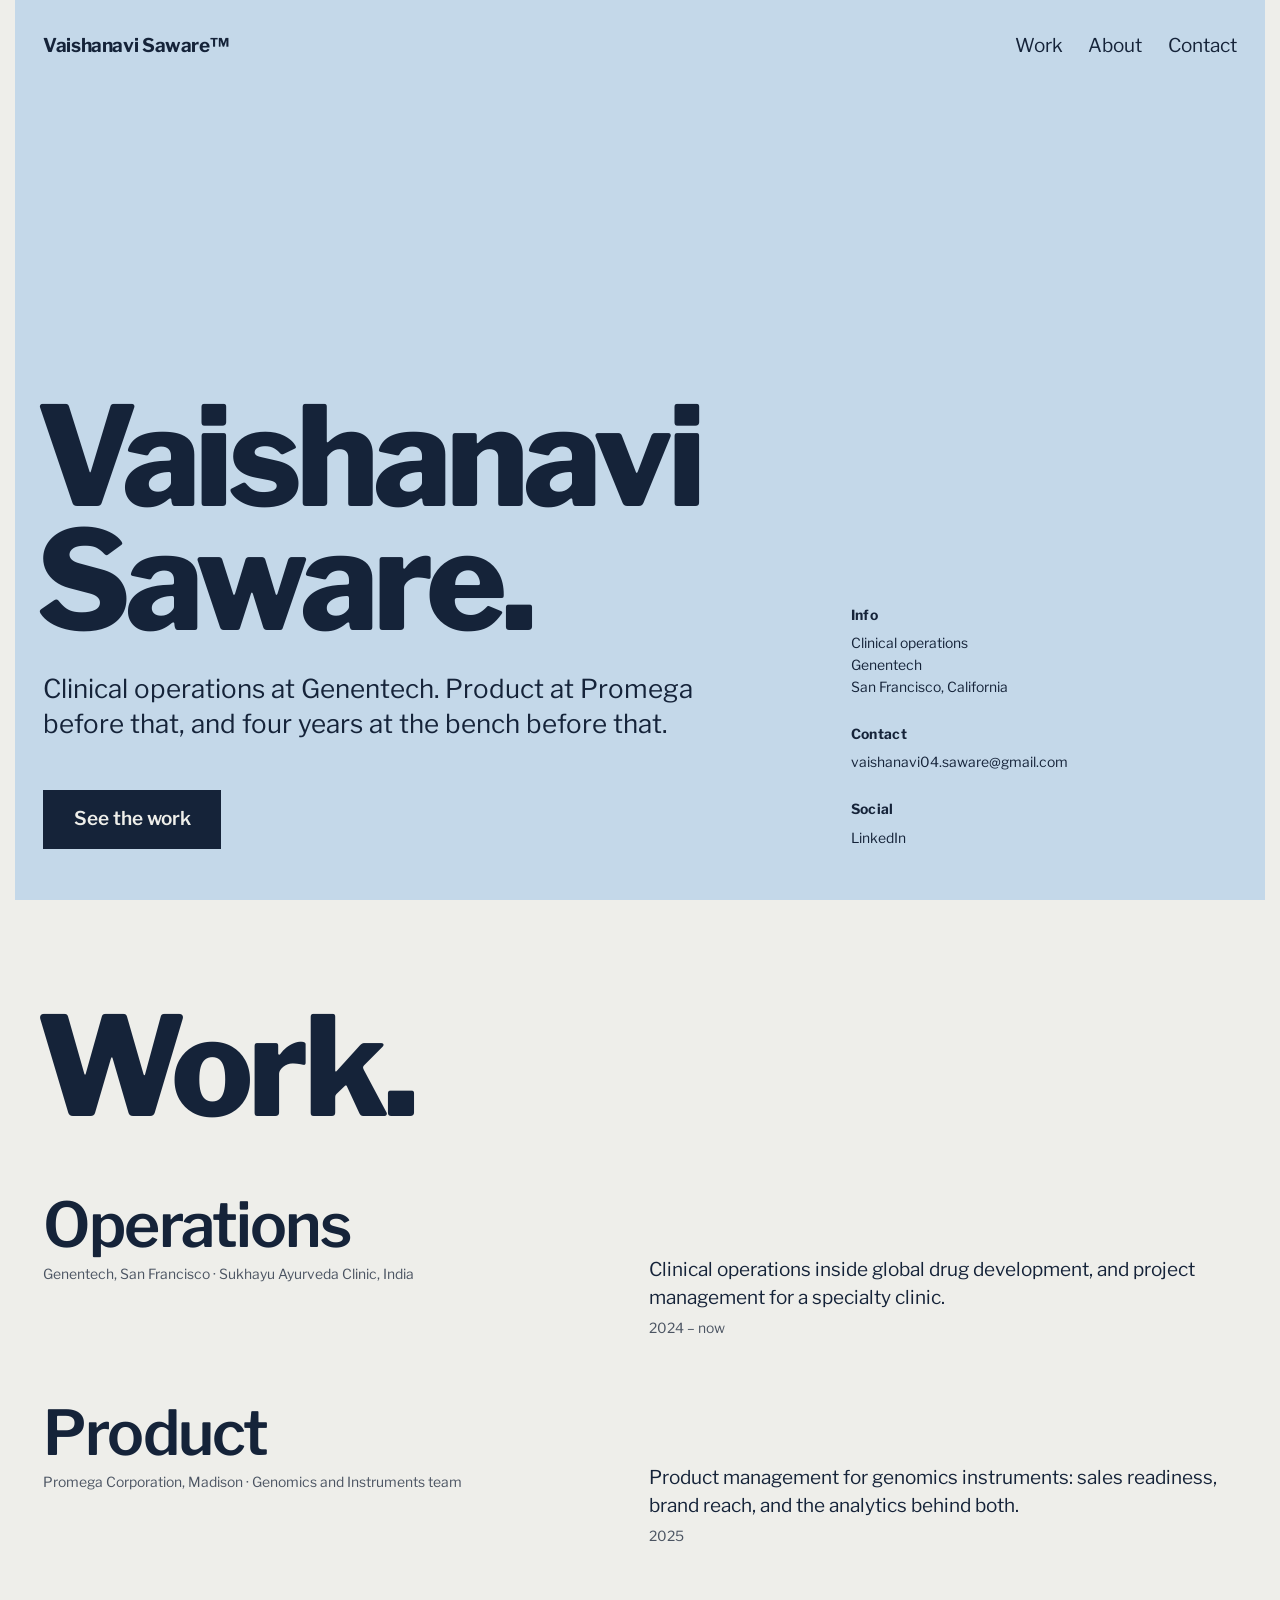
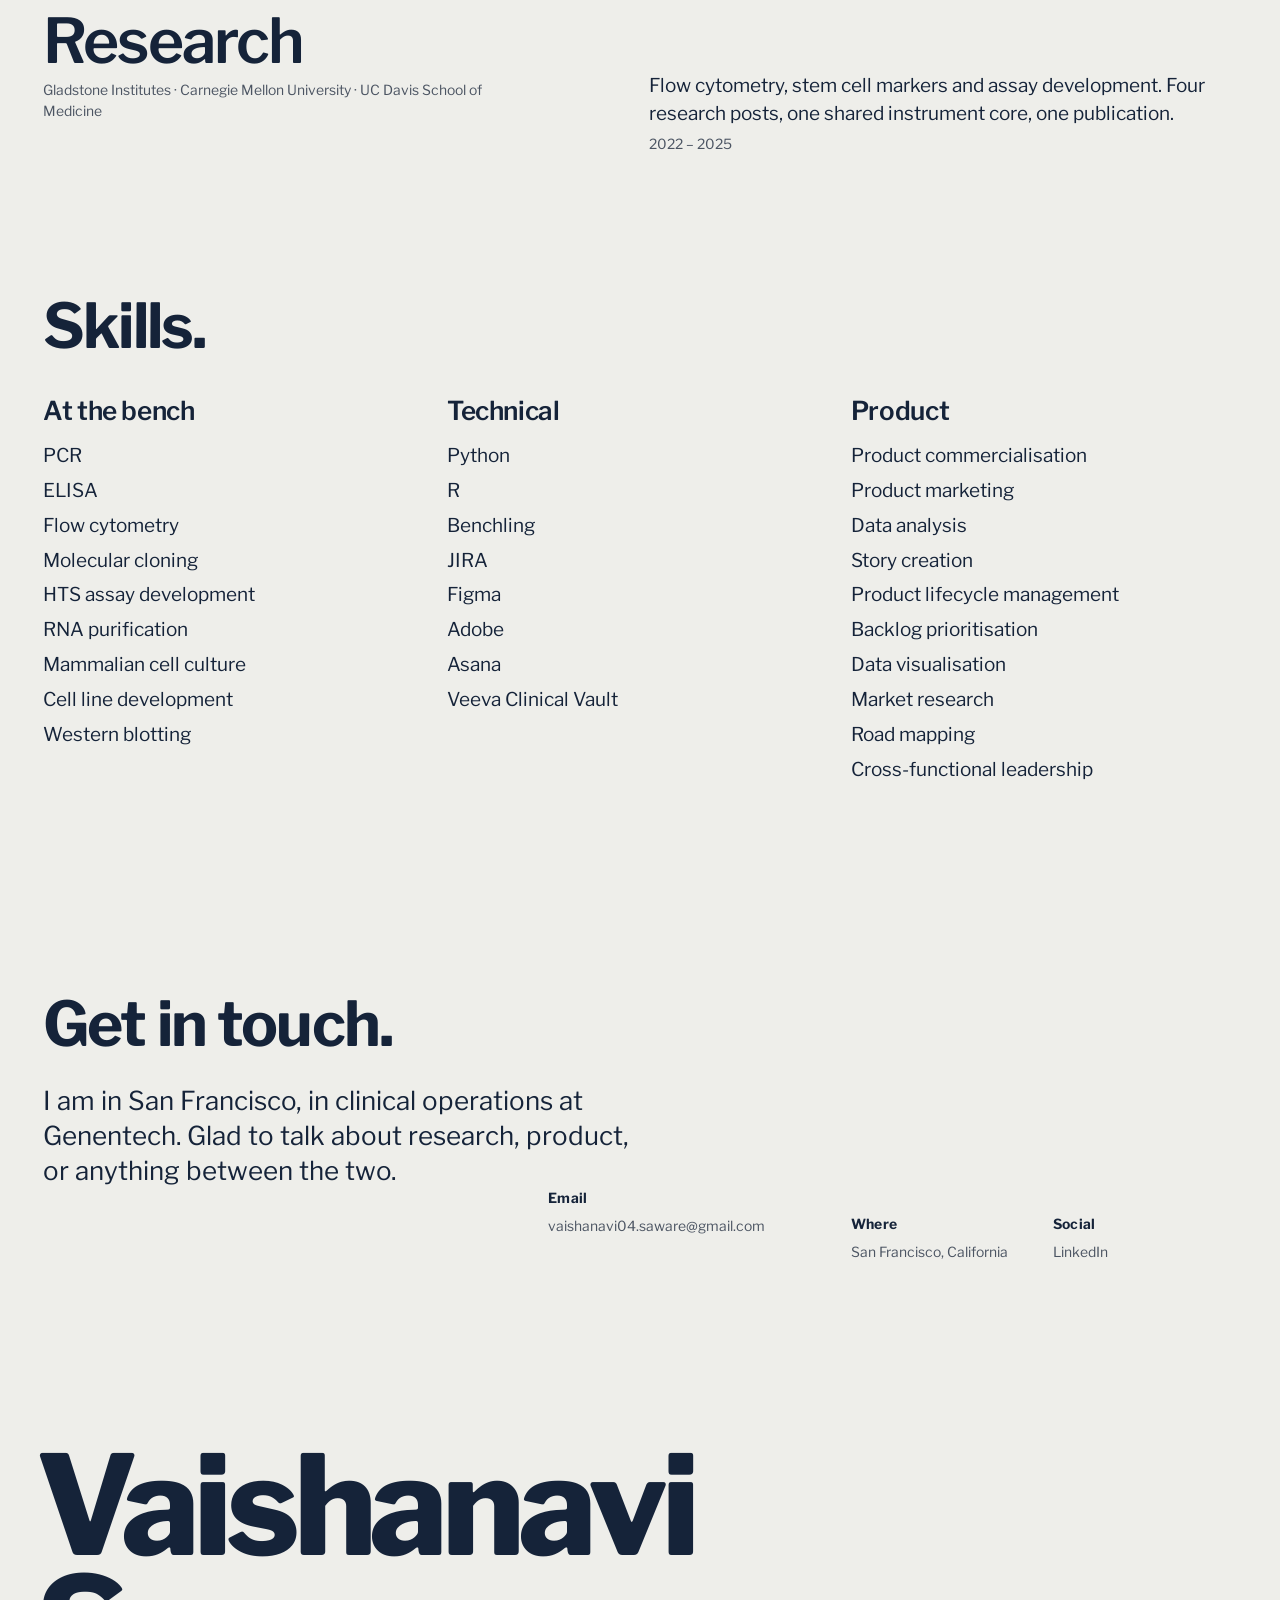
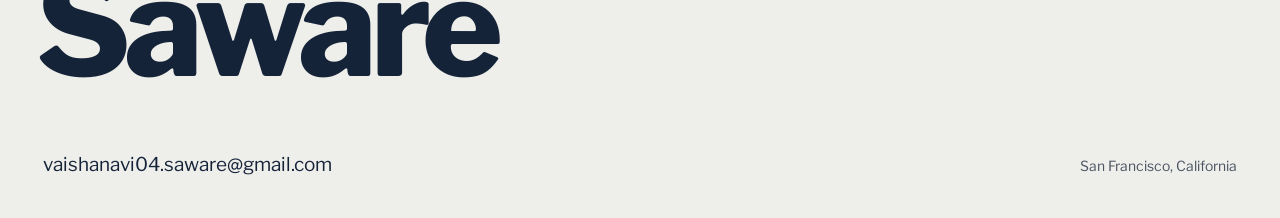
==== index.html @ 1524dba7 "Portfolio site for Vaishanavi Saware Five static pages built on a twelve-column grid with two anchor" ====
<!doctype html>
<html lang="en" class="no-js">
<head>
<meta charset="utf-8">
<meta name="viewport" content="width=device-width, initial-scale=1">
<title>Vaishanavi Saware, biotechnologist</title>
<meta name="description" content="Vaishanavi Saware, biotechnologist. Clinical operations at Genentech, after flow cytometry research at Gladstone Institutes and product management at Promega.">
<link rel="preconnect" href="https://fonts.googleapis.com">
<link rel="preconnect" href="https://fonts.gstatic.com" crossorigin>
<link href="https://fonts.googleapis.com/css2?family=Libre+Franklin:wght@400;600;700;800&display=swap" rel="stylesheet">
<link rel="stylesheet" href="assets/site.css">
</head>
<body>

<header class="cover wrap">
  <div class="grid corner-top">
    <a class="mark" href="index.html" style="grid-column:1 / span 5"><span class="mark-full">Vaishanavi Saware™</span><span class="mark-short">V. Saware</span></a>
    <nav class="nav a-rightend" aria-label="Main">
      <ul>
        <li><a href="#work">Work</a></li>
        <li><a href="about.html">About</a></li>
        <li><a href="#contact">Contact</a></li>
      </ul>
    </nav>
  </div>

  <div class="grid corner-bottom">
    <div style="grid-column:1 / span 7">
      <h1 class="rise">Vaishanavi Saware.</h1>
      <p class="lead rise">Clinical operations at Genentech. Product at Promega before that, and four years at the bench before that.</p>
      <p class="rise"><a class="btn" href="#work">See the work</a></p>
    </div>
    <div class="meta a-rightend rise">
      <div class="meta-block"><b>Info</b><span>Clinical operations</span><span>Genentech</span><span>San Francisco, California</span></div>
      <div class="meta-block"><b>Contact</b><a href="mailto:vaishanavi04.saware@gmail.com">vaishanavi04.saware@gmail.com</a></div>
      <div class="meta-block"><b>Social</b><a href="https://www.linkedin.com/in/vaishanavi-saware">LinkedIn</a></div>
    </div>
  </div>
</header>

<main>

  <section class="wrap" id="work" aria-labelledby="work-h" style="padding-block:var(--sect) 0">
    <div class="grid"><h2 class="a-full h-monument rise" id="work-h">Work.</h2></div>
    <div class="works" style="margin-top:clamp(1.5rem,3vw,2.5rem)">
      <div class="work-row rise">
        <a href="operations.html">
          <h3>Operations</h3>
          <span class="where">Genentech, San Francisco · Sukhayu Ayurveda Clinic, India</span>
          <span class="row-meta"><span class="go">2024 – now</span><span class="disc">Clinical operations inside global drug development, and project management for a specialty clinic.</span></span>
        </a>
      </div>
      <div class="work-row rise">
        <a href="product.html">
          <h3>Product</h3>
          <span class="where">Promega Corporation, Madison · Genomics and Instruments team</span>
          <span class="row-meta"><span class="go">2025</span><span class="disc">Product management for genomics instruments: sales readiness, brand reach, and the analytics behind both.</span></span>
        </a>
      </div>
      <div class="work-row rise">
        <a href="research.html">
          <h3>Research</h3>
          <span class="where">Gladstone Institutes · Carnegie Mellon University · UC Davis School of Medicine</span>
          <span class="row-meta"><span class="go">2022 – 2025</span><span class="disc">Flow cytometry, stem cell markers and assay development. Four research posts, one shared instrument core, one publication.</span></span>
        </a>
      </div>
    </div>
  </section>

  <section class="wrap" aria-labelledby="skills-h" style="padding-block:var(--sect)">
    <div class="grid"><h2 class="a-full rise" id="skills-h">Skills.</h2></div>
    <div class="grid groups" style="margin-top:clamp(1.5rem,3vw,2.5rem)">
      <div class="rise"><h3>At the bench</h3><ul>
          <li>PCR</li>
          <li>ELISA</li>
          <li>Flow cytometry</li>
          <li>Molecular cloning</li>
          <li>HTS assay development</li>
          <li>RNA purification</li>
          <li>Mammalian cell culture</li>
          <li>Cell line development</li>
          <li>Western blotting</li>
      </ul></div>
      <div class="rise"><h3>Technical</h3><ul>
          <li>Python</li>
          <li>R</li>
          <li>Benchling</li>
          <li>JIRA</li>
          <li>Figma</li>
          <li>Adobe</li>
          <li>Asana</li>
          <li>Veeva Clinical Vault</li>
      </ul></div>
      <div class="rise"><h3>Product</h3><ul>
          <li>Product commercialisation</li>
          <li>Product marketing</li>
          <li>Data analysis</li>
          <li>Story creation</li>
          <li>Product lifecycle management</li>
          <li>Backlog prioritisation</li>
          <li>Data visualisation</li>
          <li>Market research</li>
          <li>Road mapping</li>
          <li>Cross-functional leadership</li>
      </ul></div>
    </div>
  </section>

  <section class="wrap grid meta" id="contact" aria-labelledby="contact-h" style="padding-block:var(--sect)">
    <div class="a-left">
      <h2 class="rise" id="contact-h">Get in touch.</h2>
      <p class="lead rise" style="margin-top:clamp(1.1rem,2.2vw,1.75rem)">I am in San Francisco, in clinical operations at Genentech. Glad to talk about research, product, or anything between the two.</p>
    </div>
    <div class="meta-block mb-1 rise"><b>Email</b><a href="mailto:vaishanavi04.saware@gmail.com">vaishanavi04.saware@gmail.com</a></div>
    <div class="meta-block mb-2 rise"><b>Where</b><span>San Francisco, California</span></div>
    <div class="meta-block mb-3 rise"><b>Social</b><a href="https://www.linkedin.com/in/vaishanavi-saware">LinkedIn</a></div>
  </section>

</main>

<footer class="foot wrap">
    <div class="grid"><p class="name a-full rise">Vaishanavi Saware</p></div>
    <div class="grid foot-line">
      <span style="grid-column:1 / span 6"><a href="mailto:vaishanavi04.saware@gmail.com">vaishanavi04.saware@gmail.com</a></span>
      <span class="right small muted" style="grid-column:9 / span 4">San Francisco, California</span>
    </div>
  </footer>

<script src="assets/site.js"></script>
</body>
</html>
---- assets/site.css ----
/* Vaishanavi Saware — portfolio
   One grid, two anchor lines (column 1 and column 7), tight margins, few type sizes.
   Built to references/layout.md and references/type.md of the design-taste-frontend skill. */

*, *::before, *::after { box-sizing: border-box; }
* { margin: 0; }
html { -webkit-text-size-adjust: 100%; scrollbar-gutter: stable both-edges; }
img, video, svg { display: block; max-width: 100%; }
button, input, select { font: inherit; color: inherit; }

:root {
  --paper: #eeeeea;
  --cover: #c4d8e9;
  --ink: #152339;
  --muted: #4b5462;

  /* layout.md §2 — tight margins so content reaches the edges */
  --margin: clamp(1rem, 2.2vw, 2rem);        /* 16–32px */
  --gutter: clamp(0.75rem, 1.4vw, 1.5rem);   /* 12–24px */
  --sect: clamp(4.5rem, 8.2vw, 11rem);       /* 72px phone → 118px desktop */

  /* type.md §2 — few sizes, far apart */
  --step-small: clamp(0.8125rem, 0.79rem + 0.1vw, 0.875rem);
  --step-body:  clamp(1.0625rem, 1rem + 0.25vw, 1.1875rem);
  --step-lead:  clamp(1.25rem, 1.1rem + 0.7vw, 1.625rem);
  --step-head:  clamp(2rem, 1.3rem + 3.2vw, 4rem);
  --step-disp:  clamp(3rem, 1rem + 9.5vw, 10.5rem);

  --ease: cubic-bezier(.22,.61,.36,1);
}

body {
  background: var(--paper); color: var(--ink);
  font-family: "Libre Franklin", "Helvetica Neue", Helvetica, Arial, sans-serif;
  font-size: var(--step-body); line-height: 1.5;
  font-kerning: normal; text-rendering: optimizeLegibility;
  max-width: 1920px; margin-inline: auto;
}

/* weight descends with size: only the name is at full weight (type.md §8) */
h1, h2, h3 { text-wrap: balance; hyphens: none; }
h1 { font-size: var(--step-disp); font-weight: 800; line-height: 0.9; letter-spacing: -0.04em; margin-left: -0.05em; }
h2 { font-size: var(--step-head); font-weight: 700; line-height: 0.98; letter-spacing: -0.03em; }
h3 { font-size: var(--step-lead); font-weight: 600; line-height: 1.2; letter-spacing: -0.015em; }
p { max-width: 62ch; text-wrap: pretty; }
p + p { margin-top: 0.9em; }
a { color: inherit; }
strong, b { font-weight: 600; }

::selection { background: var(--cover); color: var(--ink); }
:focus-visible { outline: 3px solid var(--ink); outline-offset: 3px; }
a { text-underline-offset: 0.18em; text-decoration-thickness: 0.07em; }

/* ---------- the one grid ---------- */
.wrap { padding-inline: var(--margin); }
.grid { display: grid; grid-template-columns: repeat(12, minmax(0, 1fr)); column-gap: var(--gutter); }
.muted { color: var(--muted); }
.small { font-size: var(--step-small); line-height: 1.45; }
.lead { font-size: var(--step-lead); line-height: 1.35; max-width: 40ch; }

/* anchor A = column 1, anchor B = column 7 */
.a-full { grid-column: 1 / -1; }
.a-left { grid-column: 1 / span 6; }
.a-right { grid-column: 7 / span 6; }
.a-rightend { grid-column: 9 / span 4; }

/* ---------- metadata ---------- */
.meta b { display: block; font-size: var(--step-small); font-weight: 700; letter-spacing: .02em; margin-bottom: .4rem; }
.meta span, .meta a { display: block; font-size: var(--step-small); color: var(--muted); line-height: 1.6;
  text-decoration: none; overflow-wrap: anywhere; }
.meta a:hover { color: var(--ink); text-decoration: underline; }
.meta-block + .meta-block { margin-top: clamp(1.1rem, 2vw, 1.6rem); }
.meta-row { display: grid; grid-template-columns: repeat(4, minmax(0, 1fr)); column-gap: var(--gutter); row-gap: clamp(1.1rem, 2vw, 1.6rem); }
.meta-row .meta-block + .meta-block { margin-top: 0; }

/* ---------- navigation (layout.md §7: small furniture, no bar) ---------- */
.nav ul { display: flex; gap: clamp(1rem, 2vw, 2rem); list-style: none; padding: 0; justify-content: flex-end; }
.nav a { text-decoration: none; font-size: var(--step-body); }
.nav a:hover, .nav a[aria-current="page"] { text-decoration: underline; }
.mark { font-size: var(--step-body); font-weight: 700; letter-spacing: -0.02em; text-decoration: none; }
.mark-short { display: none; }

/* ---------- the cover: one fact in each corner, like a mount round a print ---------- */
.cover { background: var(--cover); min-height: 100svh;
  padding-block: clamp(1.25rem, 2.6vw, 2rem) clamp(2rem, 4vw, 3.25rem);
  display: grid; align-content: space-between; row-gap: clamp(3rem, 8vw, 7rem); }
.cover .corner-top { align-items: baseline; }
.cover .corner-bottom { align-items: end; row-gap: clamp(2rem, 4vw, 3rem); }
.cover h1 { max-width: 11ch; }
.cover .lead { margin-top: clamp(1.1rem, 2.2vw, 1.75rem); }
.cover .btn { margin-top: clamp(1.4rem, 2.6vw, 2rem); }
.cover .meta b { color: var(--ink); }
.cover .meta span, .cover .meta a { color: var(--ink); }

.btn { display: inline-block; background: var(--ink); color: var(--paper); font-weight: 600;
  padding: .8em 1.6em; text-decoration: none; font-size: var(--step-body); border: 0;
  transition: background-color .2s var(--ease), transform .18s var(--ease); }
.btn:hover { background: #253752; }
.btn:active { transform: translateY(2px); }

/* ---------- the work index (an archive module: repetition is allowed here) ---------- */
.work-row { padding-block: clamp(1.1rem, 2.2vw, 1.8rem); }
.work-row a { text-decoration: none; display: grid;
  grid-template-columns: repeat(12, minmax(0, 1fr)); column-gap: var(--gutter); align-items: baseline; }
.work-row h3 { grid-column: 1 / span 5; font-size: var(--step-head); font-weight: 600;
  line-height: 0.98; letter-spacing: -0.03em; }
.work-row .where { grid-column: 1 / span 5; font-size: var(--step-small); color: var(--muted); margin-top: .5rem; }
.work-row .row-meta { grid-column: 7 / span 6; display: grid; gap: .35rem; align-self: end; padding-bottom: .4em; }
.work-row .disc { font-size: var(--step-body); max-width: 46ch; }
.work-row .go { font-size: var(--step-small); color: var(--muted); font-variant-numeric: tabular-nums; order: 2; }
.work-row a:hover h3 { text-decoration: underline; }

/* ---------- a work page head ---------- */
.sheet-head { padding-block: clamp(1.25rem, 2.6vw, 2rem) clamp(2.5rem, 5vw, 4.5rem); }
.sheet-head h1 { max-width: 11ch; }
.sheet-head .disc { font-size: var(--step-lead); margin-top: clamp(.7rem, 1.4vw, 1.1rem); max-width: 34ch; }
.sheet-head .btn { margin-top: clamp(1.4rem, 2.6vw, 2rem); }

/* ---------- prose and side column ---------- */
.prose p { font-size: var(--step-body); max-width: 60ch; }
.side h3 { margin-bottom: clamp(.7rem, 1.4vw, 1rem); }
.side ul { list-style: none; padding: 0; margin: 0; display: grid; gap: .4rem; }
.side li { font-size: var(--step-body); }

/* ---------- lists ---------- */
.stack > * + * { margin-top: clamp(1.4rem, 2.4vw, 2rem); }
.stack-row .when { grid-column: 1 / span 2; font-size: var(--step-small); color: var(--muted); font-variant-numeric: tabular-nums; }
.stack-row .body { grid-column: 3 / span 6; }
.stack-row .org { display: block; font-size: var(--step-lead); font-weight: 600; line-height: 1.2; letter-spacing: -0.015em; }
.stack-row .role { display: block; font-size: var(--step-body); margin-top: .15rem; }
.stack-row .where { grid-column: 9 / span 4; font-size: var(--step-small); color: var(--muted); text-align: right; }

.groups > div:nth-child(1) { grid-column: 1 / span 4; }
.groups > div:nth-child(2) { grid-column: 5 / span 4; }
.groups > div:nth-child(3) { grid-column: 9 / span 4; }
.groups h3 { margin-bottom: clamp(.7rem, 1.4vw, 1rem); }
.groups ul { list-style: none; padding: 0; margin: 0; display: grid; gap: .4rem; }
.groups li { font-size: var(--step-body); }

/* ---------- endings (layout.md §8: the name at full width, one quiet line) ---------- */
.foot { padding-block: clamp(3rem, 6vw, 7rem) clamp(1.75rem, 3vw, 2.5rem); }
.foot .name { font-size: var(--step-disp); font-weight: 800; letter-spacing: -0.045em; line-height: .88;
  margin-left: -0.05em; max-width: 11ch; }
.foot .foot-line { margin-top: clamp(2.5rem, 5vw, 4rem); align-items: baseline; }
.foot .foot-line a { font-size: var(--step-body); text-decoration: none; }
.foot .foot-line a:hover { text-decoration: underline; }
.foot .foot-line .right { justify-self: end; text-align: right; }

.next { padding-block: clamp(3rem, 6vw, 6rem) 0; align-items: baseline; }
.next a { text-decoration: none; }
.next .go-next { font-size: var(--step-lead); font-weight: 600; letter-spacing: -0.015em; }
.next .back { justify-self: end; font-size: var(--step-body); color: var(--muted); }
.next a:hover { text-decoration: underline; }

/* ---------- motion ---------- */
.rise { opacity: 0; transform: translateY(16px); transition: opacity .55s var(--ease), transform .55s var(--ease); }
.rise.in { opacity: 1; transform: none; }
.no-js .rise { opacity: 1; transform: none; }

/* ---------- the phone is a second composition (layout.md §9) ---------- */
@media (max-width: 900px) {
  .a-left, .a-right, .a-rightend { grid-column: 1 / -1; }
  .a-right, .a-rightend { margin-top: clamp(1.75rem, 4vw, 2.5rem); }
  .work-row a { grid-template-columns: 1fr; row-gap: .5rem; }
  .work-row h3, .work-row .row-meta, .work-row .where { grid-column: 1 / -1; }
  .work-row .row-meta { align-self: auto; padding-bottom: 0; }
  .work-row .go { order: 0; }
  .stack-row .when, .stack-row .body, .stack-row .where { grid-column: 1 / -1; }
  .stack-row .where { margin-top: .15rem; text-align: left; }
  .stack-row .body { margin-top: .15rem; }
  .cover h1, .sheet-head h1 { max-width: none; }

  .foot .name { max-width: none; }
  .foot .foot-line .right, .next .back { justify-self: start; text-align: left; margin-top: .75rem; }
}

@media (prefers-reduced-motion: reduce) {
  * { animation-duration: .01ms !important; transition-duration: .01ms !important; }
  .rise { opacity: 1; transform: none; }
}

@media (max-width: 700px) {
  .groups > div:nth-child(1), .groups > div:nth-child(2), .groups > div:nth-child(3) { grid-column: 1 / -1; }
  .groups > div + div { margin-top: clamp(1.75rem, 4vw, 2.5rem); }
}

/* the one deliberate exception: the work index heading is a monument */
.h-monument { font-size: var(--step-disp); font-weight: 800; line-height: 0.9;
  letter-spacing: -0.04em; margin-left: -0.05em; }

/* contact: the heading on anchor A, the facts on their own columns from anchor B */
#contact .mb-1 { grid-column: 6 / span 3; }
#contact .mb-2 { grid-column: 9 / span 2; }
#contact .mb-3 { grid-column: 11 / span 2; }

/* ---------- metadata groups: horizontal while there is room, on the same columns ---------- */
@media (max-width: 900px) {
  /* the three facts drop under the heading but stay in a row, four columns each */
  #contact .mb-1 { grid-column: 1 / span 4; }
  #contact .mb-2 { grid-column: 5 / span 4; }
  #contact .mb-3 { grid-column: 9 / span 4; }
  #contact .meta-block { margin-top: clamp(1.75rem, 4vw, 2.5rem); }

  .meta.a-rightend { display: grid; grid-template-columns: repeat(12, minmax(0, 1fr)); column-gap: var(--gutter); }
  .meta.a-rightend .meta-block { margin-top: 0; }
  .meta.a-rightend .meta-block:nth-child(1) { grid-column: 1 / span 4; }
  .meta.a-rightend .meta-block:nth-child(2) { grid-column: 5 / span 4; }
  .meta.a-rightend .meta-block:nth-child(3) { grid-column: 9 / span 4; }
}

@media (max-width: 700px) {
  .meta-row { grid-template-columns: repeat(2, minmax(0, 1fr)); }
}

/* only a real phone stacks them */
@media (max-width: 560px) {
  #contact .mb-1, #contact .mb-2, #contact .mb-3 { grid-column: 1 / -1; }
  #contact .meta-block + .meta-block { margin-top: clamp(1.1rem, 2vw, 1.6rem); }
  .meta.a-rightend { display: block; }
  .meta.a-rightend .meta-block + .meta-block { margin-top: clamp(1.1rem, 2vw, 1.6rem); }
}

@media (max-width: 420px) {
  .meta-row { grid-template-columns: 1fr; }
}

/* the navigation is one row on a phone, not a stack (layout.md §9) */
@media (max-width: 560px) {
  .mark-full { display: none; }
  .mark-short { display: inline; }
  .corner-top { align-items: baseline; }
  .corner-top .mark { grid-column: 1 / span 4 !important; }
  .nav.a-rightend { grid-column: 5 / span 8 !important; margin-top: 0 !important; }
  .nav ul { gap: clamp(.75rem, 3.5vw, 1.25rem); }
  .nav a, .mark { font-size: var(--step-small); }
}
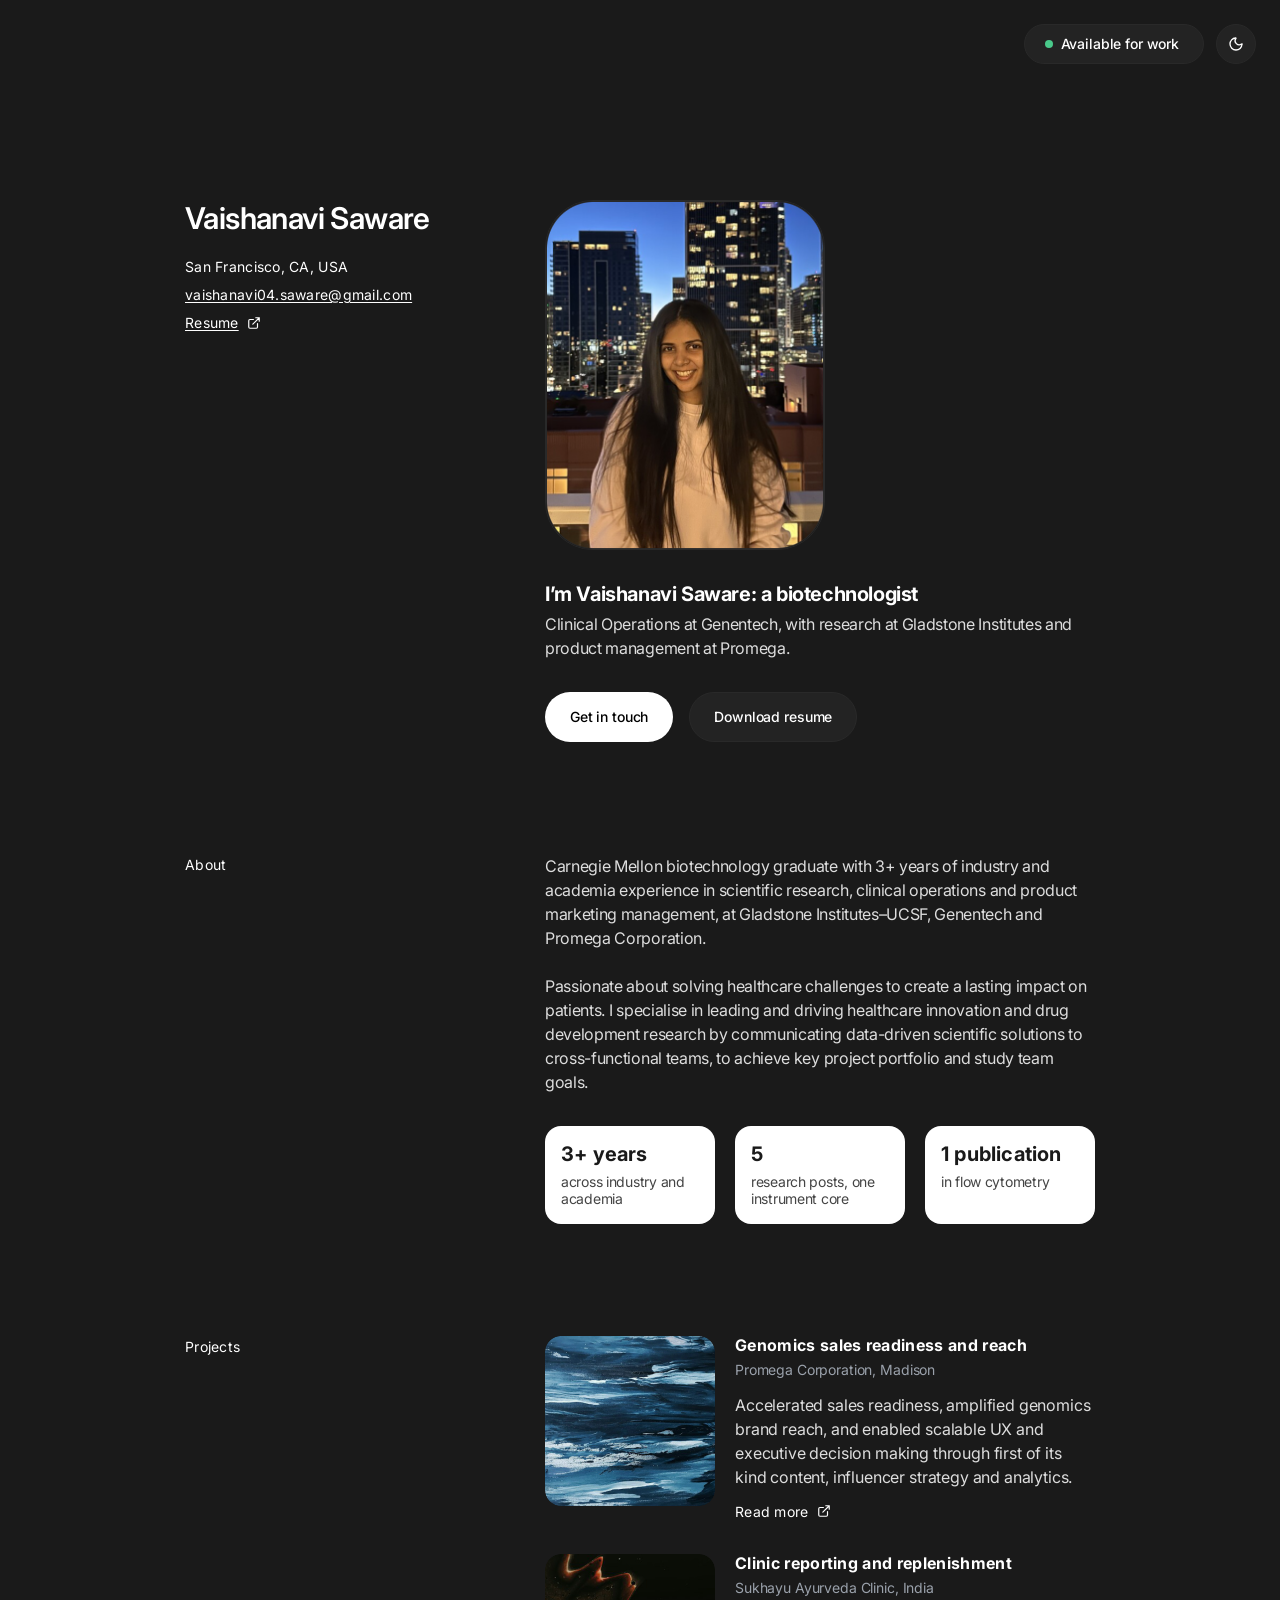
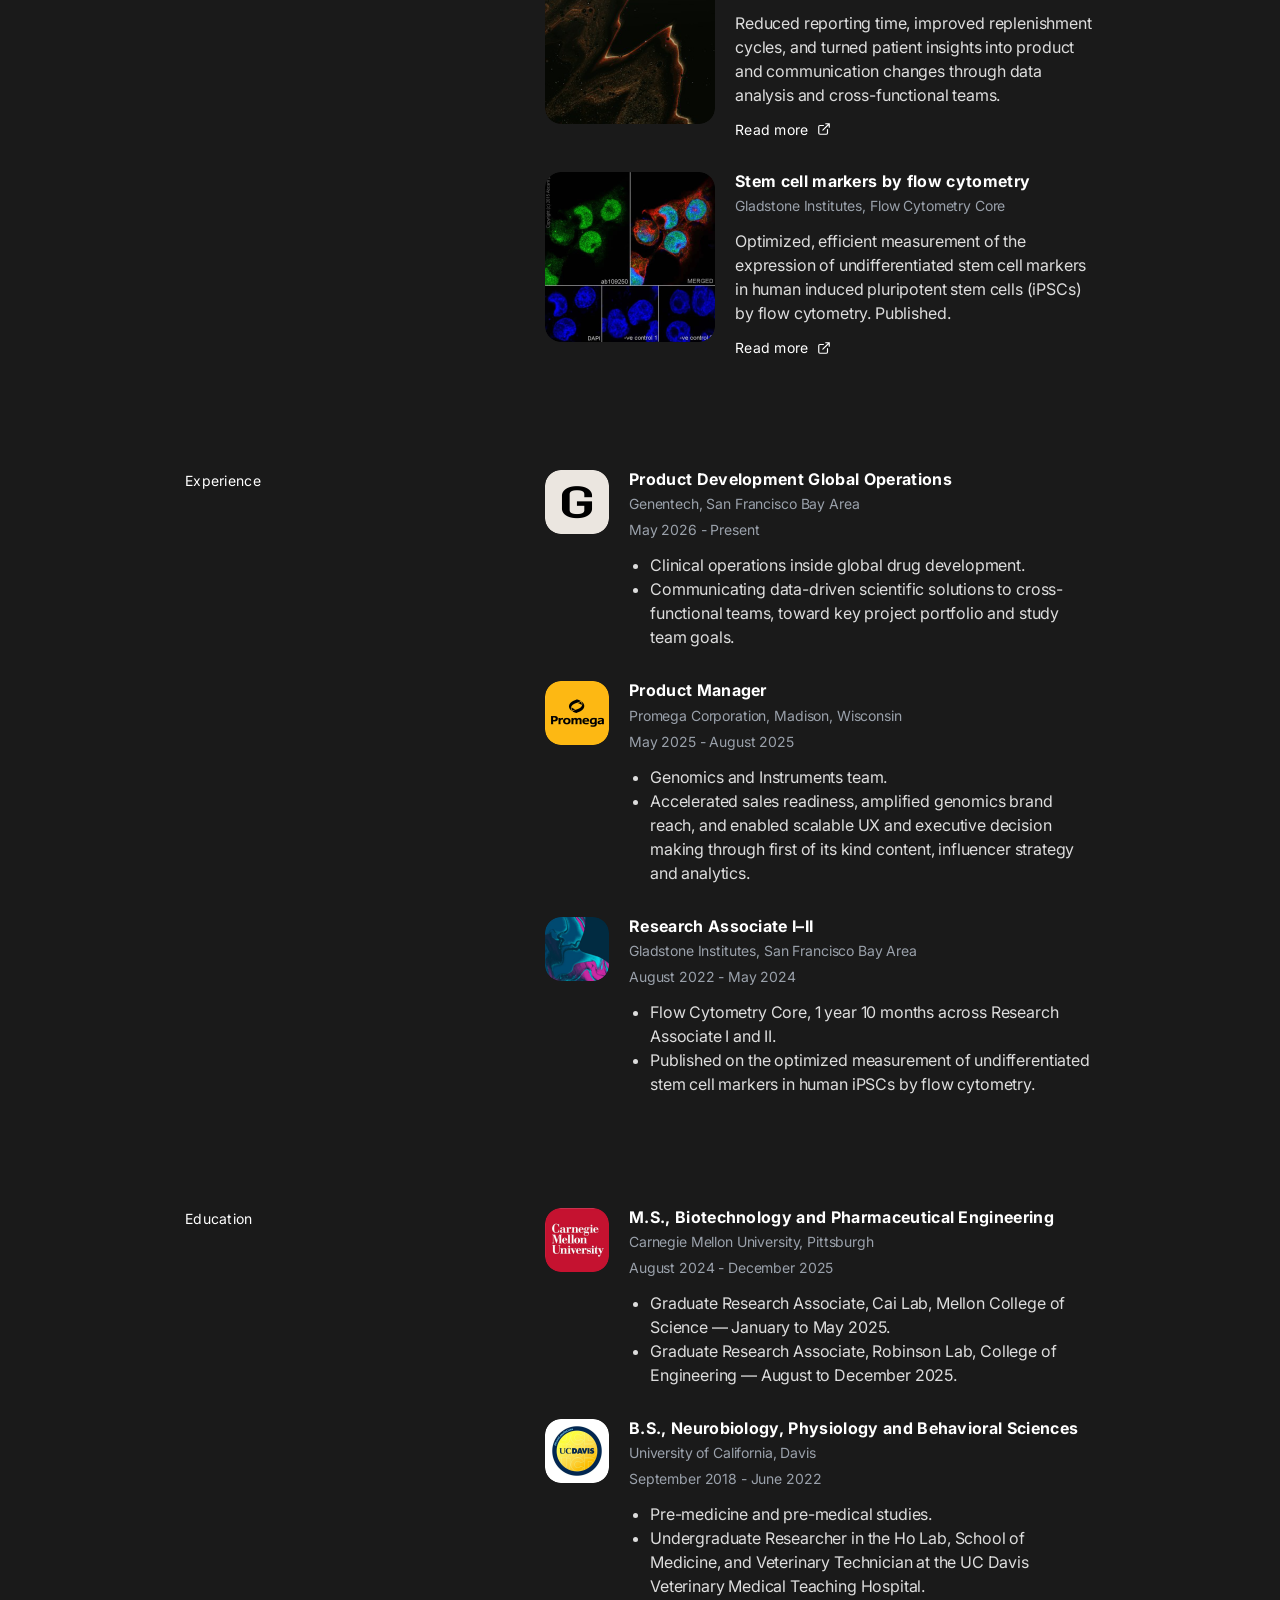
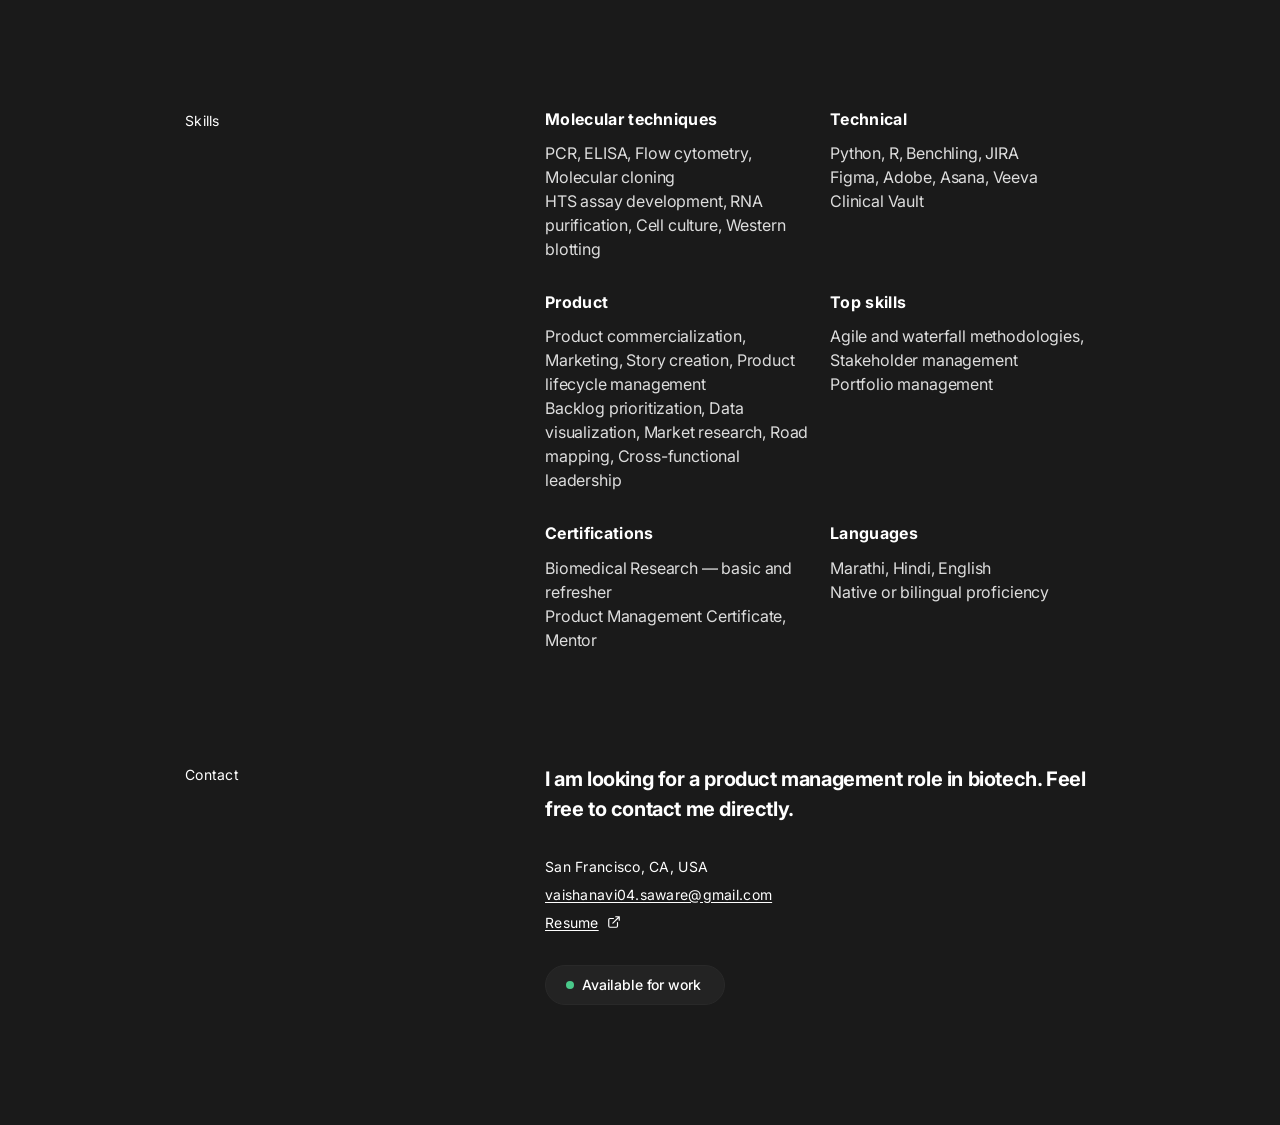
==== commit 45c6c54b: "Rebuild the site as one page from the Figma design Replaces the five-page site with a single page bu" ====
--- a/index.html
+++ b/index.html
@@ -1,130 +1,260 @@
 <!doctype html>
-<html lang="en" class="no-js">
+<html lang="en" data-theme="dark">
 <head>
 <meta charset="utf-8">
 <meta name="viewport" content="width=device-width, initial-scale=1">
-<title>Vaishanavi Saware, biotechnologist</title>
-<meta name="description" content="Vaishanavi Saware, biotechnologist. Clinical operations at Genentech, after flow cytometry research at Gladstone Institutes and product management at Promega.">
+<title>Vaishanavi Saware — biotechnologist</title>
+<meta name="description" content="Vaishanavi Saware — Clinical Operations at Genentech, with research at Gladstone Institutes and product management at Promega.">
 <link rel="preconnect" href="https://fonts.googleapis.com">
 <link rel="preconnect" href="https://fonts.gstatic.com" crossorigin>
-<link href="https://fonts.googleapis.com/css2?family=Libre+Franklin:wght@400;600;700;800&display=swap" rel="stylesheet">
+<link href="https://fonts.googleapis.com/css2?family=Inter:wght@400;500;600;700&display=swap" rel="stylesheet">
 <link rel="stylesheet" href="assets/site.css">
 </head>
 <body>
 
-<header class="cover wrap">
-  <div class="grid corner-top">
-    <a class="mark" href="index.html" style="grid-column:1 / span 5"><span class="mark-full">Vaishanavi Saware™</span><span class="mark-short">V. Saware</span></a>
-    <nav class="nav a-rightend" aria-label="Main">
-      <ul>
-        <li><a href="#work">Work</a></li>
-        <li><a href="about.html">About</a></li>
-        <li><a href="#contact">Contact</a></li>
+<div class="badges">
+  <span class="pill"><span class="dot" aria-hidden="true"></span>Available for work</span>
+  <button class="toggle" type="button" id="theme-toggle" aria-label="Switch colour theme">
+    <svg class="icon-moon" width="16" height="16" viewBox="0 0 16 16" fill="none" aria-hidden="true">
+      <path d="M13.99 8.324a6 6 0 1 1-6.315-6.315c.27-.15.411.171.268.4a4 4 0 0 0 5.647 5.547c.229-.143.55-.002.535.268Z" stroke="currentColor" stroke-width="1.333" stroke-linecap="round" stroke-linejoin="round"/>
+    </svg>
+    <svg class="icon-sun" width="16" height="16" viewBox="0 0 16 16" fill="none" aria-hidden="true">
+      <circle cx="8" cy="8" r="3.2" stroke="currentColor" stroke-width="1.333"/>
+      <path d="M8 1.2v1.6M8 13.2v1.6M1.2 8h1.6M13.2 8h1.6M3.2 3.2l1.13 1.13M11.67 11.67l1.13 1.13M12.8 3.2l-1.13 1.13M4.33 11.67 3.2 12.8" stroke="currentColor" stroke-width="1.333" stroke-linecap="round"/>
+    </svg>
+  </button>
+</div>
+
+<main>
+
+  <!-- ── Hero ───────────────────────────────────────────────── -->
+  <section class="row hero">
+    <div class="rail">
+      <h1 class="name">Vaishanavi Saware</h1>
+      <ul class="details">
+        <li>San Francisco, CA, USA</li>
+        <li><a href="mailto:vaishanavi04.saware@gmail.com">vaishanavi04.saware@gmail.com</a></li>
+        <li><a class="ext" href="assets/resume.pdf">Resume<svg width="14" height="14" viewBox="0 0 14 14" fill="none" aria-hidden="true"><path d="M12.25 5.25V1.75H8.75M12.25 1.75L5.833 8.167M10.5 7.583v3.5a1.167 1.167 0 0 1-1.167 1.167H2.917A1.167 1.167 0 0 1 1.75 11.083V4.667A1.167 1.167 0 0 1 2.917 3.5h3.5" stroke="currentColor" stroke-width="1.167" stroke-linecap="round" stroke-linejoin="round"/></svg></a></li>
       </ul>
-    </nav>
-  </div>
-
-  <div class="grid corner-bottom">
-    <div style="grid-column:1 / span 7">
-      <h1 class="rise">Vaishanavi Saware.</h1>
-      <p class="lead rise">Clinical operations at Genentech. Product at Promega before that, and four years at the bench before that.</p>
-      <p class="rise"><a class="btn" href="#work">See the work</a></p>
-    </div>
-    <div class="meta a-rightend rise">
-      <div class="meta-block"><b>Info</b><span>Clinical operations</span><span>Genentech</span><span>San Francisco, California</span></div>
-      <div class="meta-block"><b>Contact</b><a href="mailto:vaishanavi04.saware@gmail.com">vaishanavi04.saware@gmail.com</a></div>
-      <div class="meta-block"><b>Social</b><a href="https://www.linkedin.com/in/vaishanavi-saware">LinkedIn</a></div>
-    </div>
-  </div>
-</header>
-
-<main>
-
-  <section class="wrap" id="work" aria-labelledby="work-h" style="padding-block:var(--sect) 0">
-    <div class="grid"><h2 class="a-full h-monument rise" id="work-h">Work.</h2></div>
-    <div class="works" style="margin-top:clamp(1.5rem,3vw,2.5rem)">
-      <div class="work-row rise">
-        <a href="operations.html">
-          <h3>Operations</h3>
-          <span class="where">Genentech, San Francisco · Sukhayu Ayurveda Clinic, India</span>
-          <span class="row-meta"><span class="go">2024 – now</span><span class="disc">Clinical operations inside global drug development, and project management for a specialty clinic.</span></span>
-        </a>
-      </div>
-      <div class="work-row rise">
-        <a href="product.html">
+    </div>
+    <div class="content">
+      <img class="portrait" src="assets/portrait.png" width="280" height="350" alt="Vaishanavi Saware">
+      <div class="intro">
+        <p class="lead">I’m Vaishanavi Saware: a biotechnologist</p>
+        <p class="sub">Clinical Operations at Genentech, with research at Gladstone Institutes and product management at Promega.</p>
+      </div>
+      <div class="buttons">
+        <a class="btn btn-primary" href="mailto:vaishanavi04.saware@gmail.com">Get in touch</a>
+        <a class="btn btn-ghost" href="assets/resume.pdf">Download resume</a>
+      </div>
+    </div>
+  </section>
+
+  <!-- ── About ──────────────────────────────────────────────── -->
+  <section class="row">
+    <div class="rail"><h2 class="label">About</h2></div>
+    <div class="content">
+      <div class="prose">
+        <p>Carnegie Mellon biotechnology graduate with 3+ years of industry and academia experience in scientific research, clinical operations and product marketing management, at Gladstone Institutes–UCSF, Genentech and Promega Corporation.</p>
+        <p>Passionate about solving healthcare challenges to create a lasting impact on patients. I specialise in leading and driving healthcare innovation and drug development research by communicating data-driven scientific solutions to cross-functional teams, to achieve key project portfolio and study team goals.</p>
+      </div>
+      <ul class="stats">
+        <li><strong>3+ years</strong><span>across industry and academia</span></li>
+        <li><strong>5</strong><span>research posts, one instrument core</span></li>
+        <li><strong>1 publication</strong><span>in flow cytometry</span></li>
+      </ul>
+    </div>
+  </section>
+
+  <!-- ── Projects ───────────────────────────────────────────── -->
+  <section class="row">
+    <div class="rail"><h2 class="label">Projects</h2></div>
+    <div class="content stack-32">
+
+      <article class="project">
+        <img src="assets/project-promega.png" width="170" height="170" alt="" aria-hidden="true">
+        <div class="project-body">
+          <div class="project-text">
+            <div class="heading">
+              <h3>Genomics sales readiness and reach</h3>
+              <p class="org">Promega Corporation, Madison</p>
+            </div>
+            <p>Accelerated sales readiness, amplified genomics brand reach, and enabled scalable UX and executive decision making through first of its kind content, influencer strategy and analytics.</p>
+          </div>
+          <a class="ext read-more" href="https://www.linkedin.com/in/vaishanavi-saware/">Read more<svg width="14" height="14" viewBox="0 0 14 14" fill="none" aria-hidden="true"><path d="M12.25 5.25V1.75H8.75M12.25 1.75L5.833 8.167M10.5 7.583v3.5a1.167 1.167 0 0 1-1.167 1.167H2.917A1.167 1.167 0 0 1 1.75 11.083V4.667A1.167 1.167 0 0 1 2.917 3.5h3.5" stroke="currentColor" stroke-width="1.167" stroke-linecap="round" stroke-linejoin="round"/></svg></a>
+        </div>
+      </article>
+
+      <article class="project">
+        <img src="assets/project-clinic.png" width="170" height="170" alt="" aria-hidden="true">
+        <div class="project-body">
+          <div class="project-text">
+            <div class="heading">
+              <h3>Clinic reporting and replenishment</h3>
+              <p class="org">Sukhayu Ayurveda Clinic, India</p>
+            </div>
+            <p>Reduced reporting time, improved replenishment cycles, and turned patient insights into product and communication changes through data analysis and cross-functional teams.</p>
+          </div>
+          <a class="ext read-more" href="https://www.sukhayurveda.in">Read more<svg width="14" height="14" viewBox="0 0 14 14" fill="none" aria-hidden="true"><path d="M12.25 5.25V1.75H8.75M12.25 1.75L5.833 8.167M10.5 7.583v3.5a1.167 1.167 0 0 1-1.167 1.167H2.917A1.167 1.167 0 0 1 1.75 11.083V4.667A1.167 1.167 0 0 1 2.917 3.5h3.5" stroke="currentColor" stroke-width="1.167" stroke-linecap="round" stroke-linejoin="round"/></svg></a>
+        </div>
+      </article>
+
+      <article class="project">
+        <img src="assets/project-gladstone.png" width="170" height="170" alt="" aria-hidden="true">
+        <div class="project-body">
+          <div class="project-text">
+            <div class="heading">
+              <h3>Stem cell markers by flow cytometry</h3>
+              <p class="org">Gladstone Institutes, Flow Cytometry Core</p>
+            </div>
+            <p>Optimized, efficient measurement of the expression of undifferentiated stem cell markers in human induced pluripotent stem cells (iPSCs) by flow cytometry. Published.</p>
+          </div>
+          <a class="ext read-more" href="https://www.linkedin.com/in/vaishanavi-saware/">Read more<svg width="14" height="14" viewBox="0 0 14 14" fill="none" aria-hidden="true"><path d="M12.25 5.25V1.75H8.75M12.25 1.75L5.833 8.167M10.5 7.583v3.5a1.167 1.167 0 0 1-1.167 1.167H2.917A1.167 1.167 0 0 1 1.75 11.083V4.667A1.167 1.167 0 0 1 2.917 3.5h3.5" stroke="currentColor" stroke-width="1.167" stroke-linecap="round" stroke-linejoin="round"/></svg></a>
+        </div>
+      </article>
+
+    </div>
+  </section>
+
+  <!-- ── Experience ─────────────────────────────────────────── -->
+  <section class="row">
+    <div class="rail"><h2 class="label">Experience</h2></div>
+    <div class="content stack-32">
+
+      <article class="entry">
+        <img src="assets/logo-genentech.png" width="64" height="64" alt="Genentech">
+        <div class="entry-body">
+          <div class="heading">
+            <h3>Product Development Global Operations</h3>
+            <p class="org">Genentech, San Francisco Bay Area</p>
+            <p class="org">May 2026 - Present</p>
+          </div>
+          <ul class="bullets">
+            <li>Clinical operations inside global drug development.</li>
+            <li>Communicating data-driven scientific solutions to cross-functional teams, toward key project portfolio and study team goals.</li>
+          </ul>
+        </div>
+      </article>
+
+      <article class="entry">
+        <img src="assets/logo-promega.png" width="64" height="64" alt="Promega Corporation">
+        <div class="entry-body">
+          <div class="heading">
+            <h3>Product Manager</h3>
+            <p class="org">Promega Corporation, Madison, Wisconsin</p>
+            <p class="org">May 2025 - August 2025</p>
+          </div>
+          <ul class="bullets">
+            <li>Genomics and Instruments team.</li>
+            <li>Accelerated sales readiness, amplified genomics brand reach, and enabled scalable UX and executive decision making through first of its kind content, influencer strategy and analytics.</li>
+          </ul>
+        </div>
+      </article>
+
+      <article class="entry">
+        <img src="assets/logo-gladstone.png" width="64" height="64" alt="Gladstone Institutes">
+        <div class="entry-body">
+          <div class="heading">
+            <h3>Research Associate I–II</h3>
+            <p class="org">Gladstone Institutes, San Francisco Bay Area</p>
+            <p class="org">August 2022 - May 2024</p>
+          </div>
+          <ul class="bullets">
+            <li>Flow Cytometry Core, 1 year 10 months across Research Associate I and II.</li>
+            <li>Published on the optimized measurement of undifferentiated stem cell markers in human iPSCs by flow cytometry.</li>
+          </ul>
+        </div>
+      </article>
+
+    </div>
+  </section>
+
+  <!-- ── Education ──────────────────────────────────────────── -->
+  <section class="row">
+    <div class="rail"><h2 class="label">Education</h2></div>
+    <div class="content stack-32">
+
+      <article class="entry">
+        <img src="assets/logo-cmu.png" width="64" height="64" alt="Carnegie Mellon University">
+        <div class="entry-body">
+          <div class="heading">
+            <h3>M.S., Biotechnology and Pharmaceutical Engineering</h3>
+            <p class="org">Carnegie Mellon University, Pittsburgh</p>
+            <p class="org">August 2024 - December 2025</p>
+          </div>
+          <ul class="bullets">
+            <li>Graduate Research Associate, Cai Lab, Mellon College of Science — January to May 2025.</li>
+            <li>Graduate Research Associate, Robinson Lab, College of Engineering — August to December 2025.</li>
+          </ul>
+        </div>
+      </article>
+
+      <article class="entry">
+        <img src="assets/logo-ucdavis.png" width="64" height="64" alt="University of California, Davis">
+        <div class="entry-body">
+          <div class="heading">
+            <h3>B.S., Neurobiology, Physiology and Behavioral Sciences</h3>
+            <p class="org">University of California, Davis</p>
+            <p class="org">September 2018 - June 2022</p>
+          </div>
+          <ul class="bullets">
+            <li>Pre-medicine and pre-medical studies.</li>
+            <li>Undergraduate Researcher in the Ho Lab, School of Medicine, and Veterinary Technician at the UC Davis Veterinary Medical Teaching Hospital.</li>
+          </ul>
+        </div>
+      </article>
+
+    </div>
+  </section>
+
+  <!-- ── Skills ─────────────────────────────────────────────── -->
+  <section class="row">
+    <div class="rail"><h2 class="label">Skills</h2></div>
+    <div class="content">
+      <div class="skills">
+        <div class="skill">
+          <h3>Molecular techniques</h3>
+          <p>PCR, ELISA, Flow cytometry, Molecular cloning<br>HTS assay development, RNA purification, Cell culture, Western blotting</p>
+        </div>
+        <div class="skill">
+          <h3>Technical</h3>
+          <p>Python, R, Benchling, JIRA<br>Figma, Adobe, Asana, Veeva Clinical Vault</p>
+        </div>
+        <div class="skill">
           <h3>Product</h3>
-          <span class="where">Promega Corporation, Madison · Genomics and Instruments team</span>
-          <span class="row-meta"><span class="go">2025</span><span class="disc">Product management for genomics instruments: sales readiness, brand reach, and the analytics behind both.</span></span>
-        </a>
-      </div>
-      <div class="work-row rise">
-        <a href="research.html">
-          <h3>Research</h3>
-          <span class="where">Gladstone Institutes · Carnegie Mellon University · UC Davis School of Medicine</span>
-          <span class="row-meta"><span class="go">2022 – 2025</span><span class="disc">Flow cytometry, stem cell markers and assay development. Four research posts, one shared instrument core, one publication.</span></span>
-        </a>
-      </div>
-    </div>
-  </section>
-
-  <section class="wrap" aria-labelledby="skills-h" style="padding-block:var(--sect)">
-    <div class="grid"><h2 class="a-full rise" id="skills-h">Skills.</h2></div>
-    <div class="grid groups" style="margin-top:clamp(1.5rem,3vw,2.5rem)">
-      <div class="rise"><h3>At the bench</h3><ul>
-          <li>PCR</li>
-          <li>ELISA</li>
-          <li>Flow cytometry</li>
-          <li>Molecular cloning</li>
-          <li>HTS assay development</li>
-          <li>RNA purification</li>
-          <li>Mammalian cell culture</li>
-          <li>Cell line development</li>
-          <li>Western blotting</li>
-      </ul></div>
-      <div class="rise"><h3>Technical</h3><ul>
-          <li>Python</li>
-          <li>R</li>
-          <li>Benchling</li>
-          <li>JIRA</li>
-          <li>Figma</li>
-          <li>Adobe</li>
-          <li>Asana</li>
-          <li>Veeva Clinical Vault</li>
-      </ul></div>
-      <div class="rise"><h3>Product</h3><ul>
-          <li>Product commercialisation</li>
-          <li>Product marketing</li>
-          <li>Data analysis</li>
-          <li>Story creation</li>
-          <li>Product lifecycle management</li>
-          <li>Backlog prioritisation</li>
-          <li>Data visualisation</li>
-          <li>Market research</li>
-          <li>Road mapping</li>
-          <li>Cross-functional leadership</li>
-      </ul></div>
-    </div>
-  </section>
-
-  <section class="wrap grid meta" id="contact" aria-labelledby="contact-h" style="padding-block:var(--sect)">
-    <div class="a-left">
-      <h2 class="rise" id="contact-h">Get in touch.</h2>
-      <p class="lead rise" style="margin-top:clamp(1.1rem,2.2vw,1.75rem)">I am in San Francisco, in clinical operations at Genentech. Glad to talk about research, product, or anything between the two.</p>
-    </div>
-    <div class="meta-block mb-1 rise"><b>Email</b><a href="mailto:vaishanavi04.saware@gmail.com">vaishanavi04.saware@gmail.com</a></div>
-    <div class="meta-block mb-2 rise"><b>Where</b><span>San Francisco, California</span></div>
-    <div class="meta-block mb-3 rise"><b>Social</b><a href="https://www.linkedin.com/in/vaishanavi-saware">LinkedIn</a></div>
+          <p>Product commercialization, Marketing, Story creation, Product lifecycle management<br>Backlog prioritization, Data visualization, Market research, Road mapping, Cross-functional leadership</p>
+        </div>
+        <div class="skill">
+          <h3>Top skills</h3>
+          <p>Agile and waterfall methodologies, Stakeholder management<br>Portfolio management</p>
+        </div>
+        <div class="skill">
+          <h3>Certifications</h3>
+          <p>Biomedical Research — basic and refresher<br>Product Management Certificate, Mentor</p>
+        </div>
+        <div class="skill">
+          <h3>Languages</h3>
+          <p>Marathi, Hindi, English<br>Native or bilingual proficiency</p>
+        </div>
+      </div>
+    </div>
+  </section>
+
+  <!-- ── Contact ────────────────────────────────────────────── -->
+  <section class="row">
+    <div class="rail"><h2 class="label">Contact</h2></div>
+    <div class="content">
+      <p class="contact-lead">I am looking for a product management role in biotech. Feel free to contact me directly.</p>
+      <ul class="details">
+        <li>San Francisco, CA, USA</li>
+        <li><a href="mailto:vaishanavi04.saware@gmail.com">vaishanavi04.saware@gmail.com</a></li>
+        <li><a class="ext" href="assets/resume.pdf">Resume<svg width="14" height="14" viewBox="0 0 14 14" fill="none" aria-hidden="true"><path d="M12.25 5.25V1.75H8.75M12.25 1.75L5.833 8.167M10.5 7.583v3.5a1.167 1.167 0 0 1-1.167 1.167H2.917A1.167 1.167 0 0 1 1.75 11.083V4.667A1.167 1.167 0 0 1 2.917 3.5h3.5" stroke="currentColor" stroke-width="1.167" stroke-linecap="round" stroke-linejoin="round"/></svg></a></li>
+      </ul>
+      <span class="pill"><span class="dot" aria-hidden="true"></span>Available for work</span>
+    </div>
   </section>
 
 </main>
-
-<footer class="foot wrap">
-    <div class="grid"><p class="name a-full rise">Vaishanavi Saware</p></div>
-    <div class="grid foot-line">
-      <span style="grid-column:1 / span 6"><a href="mailto:vaishanavi04.saware@gmail.com">vaishanavi04.saware@gmail.com</a></span>
-      <span class="right small muted" style="grid-column:9 / span 4">San Francisco, California</span>
-    </div>
-  </footer>
 
 <script src="assets/site.js"></script>
 </body>
--- a/assets/site.css
+++ b/assets/site.css
@@ -1,236 +1,368 @@
 /* Vaishanavi Saware — portfolio
-   One grid, two anchor lines (column 1 and column 7), tight margins, few type sizes.
-   Built to references/layout.md and references/type.md of the design-taste-frontend skill. */
+   Built from the Figma design: 910px block (320 rail + 40 gap + 550 content),
+   centred; 200px of air above, 80px between sections. */
+
+:root {
+  --bg:            #1a1a1a;
+  --text:          #ffffff;
+  --body:          #dddddd;
+  --muted:         #9aa1ab;
+  --border:        #292929;
+  --surface:       #232323;
+  --card:          #ffffff;
+  --card-text:     #1a1a1a;
+  --card-muted:    #454545;
+  --btn-bg:        #ffffff;
+  --btn-text:      #000000;
+  --green:         #49c98a;
+
+  --rail:          320px;
+  --col:           550px;
+  --gutter:        40px;
+}
+
+/* Light theme, built from the palette already inside the design:
+   the stat cards are #ffffff with #1a1a1a headings and #454545 labels. */
+:root[data-theme="light"] {
+  --bg:            #ffffff;
+  --text:          #1a1a1a;
+  --body:          #454545;
+  --muted:         #6f757e;
+  --border:        #e6e6e6;
+  --surface:       #f4f4f4;
+  --card:          #1a1a1a;
+  --card-text:     #ffffff;
+  --card-muted:    #bdbdbd;
+  --btn-bg:        #1a1a1a;
+  --btn-text:      #ffffff;
+}
 
 *, *::before, *::after { box-sizing: border-box; }
-* { margin: 0; }
-html { -webkit-text-size-adjust: 100%; scrollbar-gutter: stable both-edges; }
-img, video, svg { display: block; max-width: 100%; }
-button, input, select { font: inherit; color: inherit; }
-
-:root {
-  --paper: #eeeeea;
-  --cover: #c4d8e9;
-  --ink: #152339;
-  --muted: #4b5462;
-
-  /* layout.md §2 — tight margins so content reaches the edges */
-  --margin: clamp(1rem, 2.2vw, 2rem);        /* 16–32px */
-  --gutter: clamp(0.75rem, 1.4vw, 1.5rem);   /* 12–24px */
-  --sect: clamp(4.5rem, 8.2vw, 11rem);       /* 72px phone → 118px desktop */
-
-  /* type.md §2 — few sizes, far apart */
-  --step-small: clamp(0.8125rem, 0.79rem + 0.1vw, 0.875rem);
-  --step-body:  clamp(1.0625rem, 1rem + 0.25vw, 1.1875rem);
-  --step-lead:  clamp(1.25rem, 1.1rem + 0.7vw, 1.625rem);
-  --step-head:  clamp(2rem, 1.3rem + 3.2vw, 4rem);
-  --step-disp:  clamp(3rem, 1rem + 9.5vw, 10.5rem);
-
-  --ease: cubic-bezier(.22,.61,.36,1);
-}
+
+html { -webkit-text-size-adjust: 100%; }
 
 body {
-  background: var(--paper); color: var(--ink);
-  font-family: "Libre Franklin", "Helvetica Neue", Helvetica, Arial, sans-serif;
-  font-size: var(--step-body); line-height: 1.5;
-  font-kerning: normal; text-rendering: optimizeLegibility;
-  max-width: 1920px; margin-inline: auto;
-}
-
-/* weight descends with size: only the name is at full weight (type.md §8) */
-h1, h2, h3 { text-wrap: balance; hyphens: none; }
-h1 { font-size: var(--step-disp); font-weight: 800; line-height: 0.9; letter-spacing: -0.04em; margin-left: -0.05em; }
-h2 { font-size: var(--step-head); font-weight: 700; line-height: 0.98; letter-spacing: -0.03em; }
-h3 { font-size: var(--step-lead); font-weight: 600; line-height: 1.2; letter-spacing: -0.015em; }
-p { max-width: 62ch; text-wrap: pretty; }
-p + p { margin-top: 0.9em; }
+  margin: 0;
+  background: var(--bg);
+  color: var(--text);
+  font-family: Inter, -apple-system, BlinkMacSystemFont, "Segoe UI", Helvetica, Arial, sans-serif;
+  font-size: 16px;
+  line-height: 1.5;
+  -webkit-font-smoothing: antialiased;
+}
+
+img { display: block; max-width: 100%; }
+
 a { color: inherit; }
-strong, b { font-weight: 600; }
-
-::selection { background: var(--cover); color: var(--ink); }
-:focus-visible { outline: 3px solid var(--ink); outline-offset: 3px; }
-a { text-underline-offset: 0.18em; text-decoration-thickness: 0.07em; }
-
-/* ---------- the one grid ---------- */
-.wrap { padding-inline: var(--margin); }
-.grid { display: grid; grid-template-columns: repeat(12, minmax(0, 1fr)); column-gap: var(--gutter); }
-.muted { color: var(--muted); }
-.small { font-size: var(--step-small); line-height: 1.45; }
-.lead { font-size: var(--step-lead); line-height: 1.35; max-width: 40ch; }
-
-/* anchor A = column 1, anchor B = column 7 */
-.a-full { grid-column: 1 / -1; }
-.a-left { grid-column: 1 / span 6; }
-.a-right { grid-column: 7 / span 6; }
-.a-rightend { grid-column: 9 / span 4; }
-
-/* ---------- metadata ---------- */
-.meta b { display: block; font-size: var(--step-small); font-weight: 700; letter-spacing: .02em; margin-bottom: .4rem; }
-.meta span, .meta a { display: block; font-size: var(--step-small); color: var(--muted); line-height: 1.6;
-  text-decoration: none; overflow-wrap: anywhere; }
-.meta a:hover { color: var(--ink); text-decoration: underline; }
-.meta-block + .meta-block { margin-top: clamp(1.1rem, 2vw, 1.6rem); }
-.meta-row { display: grid; grid-template-columns: repeat(4, minmax(0, 1fr)); column-gap: var(--gutter); row-gap: clamp(1.1rem, 2vw, 1.6rem); }
-.meta-row .meta-block + .meta-block { margin-top: 0; }
-
-/* ---------- navigation (layout.md §7: small furniture, no bar) ---------- */
-.nav ul { display: flex; gap: clamp(1rem, 2vw, 2rem); list-style: none; padding: 0; justify-content: flex-end; }
-.nav a { text-decoration: none; font-size: var(--step-body); }
-.nav a:hover, .nav a[aria-current="page"] { text-decoration: underline; }
-.mark { font-size: var(--step-body); font-weight: 700; letter-spacing: -0.02em; text-decoration: none; }
-.mark-short { display: none; }
-
-/* ---------- the cover: one fact in each corner, like a mount round a print ---------- */
-.cover { background: var(--cover); min-height: 100svh;
-  padding-block: clamp(1.25rem, 2.6vw, 2rem) clamp(2rem, 4vw, 3.25rem);
-  display: grid; align-content: space-between; row-gap: clamp(3rem, 8vw, 7rem); }
-.cover .corner-top { align-items: baseline; }
-.cover .corner-bottom { align-items: end; row-gap: clamp(2rem, 4vw, 3rem); }
-.cover h1 { max-width: 11ch; }
-.cover .lead { margin-top: clamp(1.1rem, 2.2vw, 1.75rem); }
-.cover .btn { margin-top: clamp(1.4rem, 2.6vw, 2rem); }
-.cover .meta b { color: var(--ink); }
-.cover .meta span, .cover .meta a { color: var(--ink); }
-
-.btn { display: inline-block; background: var(--ink); color: var(--paper); font-weight: 600;
-  padding: .8em 1.6em; text-decoration: none; font-size: var(--step-body); border: 0;
-  transition: background-color .2s var(--ease), transform .18s var(--ease); }
-.btn:hover { background: #253752; }
-.btn:active { transform: translateY(2px); }
-
-/* ---------- the work index (an archive module: repetition is allowed here) ---------- */
-.work-row { padding-block: clamp(1.1rem, 2.2vw, 1.8rem); }
-.work-row a { text-decoration: none; display: grid;
-  grid-template-columns: repeat(12, minmax(0, 1fr)); column-gap: var(--gutter); align-items: baseline; }
-.work-row h3 { grid-column: 1 / span 5; font-size: var(--step-head); font-weight: 600;
-  line-height: 0.98; letter-spacing: -0.03em; }
-.work-row .where { grid-column: 1 / span 5; font-size: var(--step-small); color: var(--muted); margin-top: .5rem; }
-.work-row .row-meta { grid-column: 7 / span 6; display: grid; gap: .35rem; align-self: end; padding-bottom: .4em; }
-.work-row .disc { font-size: var(--step-body); max-width: 46ch; }
-.work-row .go { font-size: var(--step-small); color: var(--muted); font-variant-numeric: tabular-nums; order: 2; }
-.work-row a:hover h3 { text-decoration: underline; }
-
-/* ---------- a work page head ---------- */
-.sheet-head { padding-block: clamp(1.25rem, 2.6vw, 2rem) clamp(2.5rem, 5vw, 4.5rem); }
-.sheet-head h1 { max-width: 11ch; }
-.sheet-head .disc { font-size: var(--step-lead); margin-top: clamp(.7rem, 1.4vw, 1.1rem); max-width: 34ch; }
-.sheet-head .btn { margin-top: clamp(1.4rem, 2.6vw, 2rem); }
-
-/* ---------- prose and side column ---------- */
-.prose p { font-size: var(--step-body); max-width: 60ch; }
-.side h3 { margin-bottom: clamp(.7rem, 1.4vw, 1rem); }
-.side ul { list-style: none; padding: 0; margin: 0; display: grid; gap: .4rem; }
-.side li { font-size: var(--step-body); }
-
-/* ---------- lists ---------- */
-.stack > * + * { margin-top: clamp(1.4rem, 2.4vw, 2rem); }
-.stack-row .when { grid-column: 1 / span 2; font-size: var(--step-small); color: var(--muted); font-variant-numeric: tabular-nums; }
-.stack-row .body { grid-column: 3 / span 6; }
-.stack-row .org { display: block; font-size: var(--step-lead); font-weight: 600; line-height: 1.2; letter-spacing: -0.015em; }
-.stack-row .role { display: block; font-size: var(--step-body); margin-top: .15rem; }
-.stack-row .where { grid-column: 9 / span 4; font-size: var(--step-small); color: var(--muted); text-align: right; }
-
-.groups > div:nth-child(1) { grid-column: 1 / span 4; }
-.groups > div:nth-child(2) { grid-column: 5 / span 4; }
-.groups > div:nth-child(3) { grid-column: 9 / span 4; }
-.groups h3 { margin-bottom: clamp(.7rem, 1.4vw, 1rem); }
-.groups ul { list-style: none; padding: 0; margin: 0; display: grid; gap: .4rem; }
-.groups li { font-size: var(--step-body); }
-
-/* ---------- endings (layout.md §8: the name at full width, one quiet line) ---------- */
-.foot { padding-block: clamp(3rem, 6vw, 7rem) clamp(1.75rem, 3vw, 2.5rem); }
-.foot .name { font-size: var(--step-disp); font-weight: 800; letter-spacing: -0.045em; line-height: .88;
-  margin-left: -0.05em; max-width: 11ch; }
-.foot .foot-line { margin-top: clamp(2.5rem, 5vw, 4rem); align-items: baseline; }
-.foot .foot-line a { font-size: var(--step-body); text-decoration: none; }
-.foot .foot-line a:hover { text-decoration: underline; }
-.foot .foot-line .right { justify-self: end; text-align: right; }
-
-.next { padding-block: clamp(3rem, 6vw, 6rem) 0; align-items: baseline; }
-.next a { text-decoration: none; }
-.next .go-next { font-size: var(--step-lead); font-weight: 600; letter-spacing: -0.015em; }
-.next .back { justify-self: end; font-size: var(--step-body); color: var(--muted); }
-.next a:hover { text-decoration: underline; }
-
-/* ---------- motion ---------- */
-.rise { opacity: 0; transform: translateY(16px); transition: opacity .55s var(--ease), transform .55s var(--ease); }
-.rise.in { opacity: 1; transform: none; }
-.no-js .rise { opacity: 1; transform: none; }
-
-/* ---------- the phone is a second composition (layout.md §9) ---------- */
-@media (max-width: 900px) {
-  .a-left, .a-right, .a-rightend { grid-column: 1 / -1; }
-  .a-right, .a-rightend { margin-top: clamp(1.75rem, 4vw, 2.5rem); }
-  .work-row a { grid-template-columns: 1fr; row-gap: .5rem; }
-  .work-row h3, .work-row .row-meta, .work-row .where { grid-column: 1 / -1; }
-  .work-row .row-meta { align-self: auto; padding-bottom: 0; }
-  .work-row .go { order: 0; }
-  .stack-row .when, .stack-row .body, .stack-row .where { grid-column: 1 / -1; }
-  .stack-row .where { margin-top: .15rem; text-align: left; }
-  .stack-row .body { margin-top: .15rem; }
-  .cover h1, .sheet-head h1 { max-width: none; }
-
-  .foot .name { max-width: none; }
-  .foot .foot-line .right, .next .back { justify-self: start; text-align: left; margin-top: .75rem; }
+
+h1, h2, h3, p, ul { margin: 0; }
+ul { padding: 0; list-style: none; }
+
+:focus-visible { outline: 2px solid var(--green); outline-offset: 3px; border-radius: 4px; }
+
+/* ── Layout ─────────────────────────────────────────────── */
+
+main {
+  display: flex;
+  flex-direction: column;
+  gap: 112px;            /* the design says 80; opened up a little */
+  padding: 200px 24px 120px;
+}
+
+.row {
+  display: grid;
+  grid-template-columns: var(--rail) var(--col);
+  gap: var(--gutter);
+  justify-content: center;
+  align-items: start;
+}
+
+.rail   { display: flex; flex-direction: column; gap: 20px; }
+.content{ display: flex; flex-direction: column; gap: 32px; }
+.stack-32 { gap: 32px; }
+
+/* Each section label holds at the top of the screen until its own section
+   has scrolled past. The hero rail carries her name, not a label, so it stays put. */
+.row:not(.hero) .rail {
+  position: sticky;
+  top: 40px;
+}
+
+/* ── Shared type ────────────────────────────────────────── */
+
+.label,
+.details li,
+.read-more {
+  font-size: 14px;
+  line-height: 1.5;
+  letter-spacing: 0.02em;
+  font-weight: 400;
+}
+
+.org {
+  font-size: 14px;
+  line-height: 22px;
+  letter-spacing: -0.01em;
+  color: var(--muted);
+}
+
+.heading { display: flex; flex-direction: column; gap: 4px; }
+.heading h3 {
+  font-size: 16px;
+  font-weight: 700;
+  line-height: 1.2;
+  letter-spacing: 0.02em;
+  color: var(--text);
+}
+
+/* ── Hero ───────────────────────────────────────────────── */
+
+.name {
+  font-size: 30px;
+  font-weight: 600;
+  line-height: 1.2;
+  letter-spacing: -0.02em;
+}
+
+.details { display: flex; flex-direction: column; gap: 7px; }
+.details a { text-decoration: underline; text-underline-offset: 2px; }
+.details a:hover { color: var(--muted); }
+
+.ext { display: inline-flex; align-items: center; gap: 8px; }
+.ext svg { flex: none; }
+
+.portrait {
+  width: 280px;
+  height: 350px;
+  object-fit: cover;
+  border-radius: 48px;
+  border: 1px solid var(--border);
+}
+
+.intro { display: flex; flex-direction: column; gap: 6px; }
+
+.lead {
+  font-size: 20px;
+  font-weight: 700;
+  line-height: 1.2;
+  letter-spacing: -0.02em;
+}
+
+.sub {
+  font-size: 16px;
+  line-height: 1.5;
+  letter-spacing: -0.02em;
+  color: var(--body);
+}
+
+.buttons { display: flex; gap: 16px; flex-wrap: wrap; }
+
+.btn {
+  display: inline-flex;
+  align-items: center;
+  padding: 14px 24px;
+  border-radius: 999px;
+  border: 1px solid transparent;
+  font-size: 14px;
+  font-weight: 500;
+  line-height: 20px;
+  letter-spacing: -0.01em;
+  text-decoration: none;
+  transition: opacity .15s ease, background-color .15s ease;
+}
+.btn-primary { background: var(--btn-bg); color: var(--btn-text); }
+.btn-primary:hover { opacity: .85; }
+.btn-ghost { background: var(--surface); color: var(--text); border-color: var(--border); }
+.btn-ghost:hover { border-color: var(--muted); }
+
+/* ── About ──────────────────────────────────────────────── */
+
+.prose { display: flex; flex-direction: column; gap: 24px; }
+.prose p {
+  font-size: 16px;
+  line-height: 1.5;
+  letter-spacing: -0.02em;
+  color: var(--body);
+}
+
+.stats { display: grid; grid-template-columns: repeat(3, 1fr); gap: 20px; }
+.stats li {
+  display: flex;
+  flex-direction: column;
+  gap: 8px;
+  padding: 16px;
+  border-radius: 16px;
+  background: var(--card);
+}
+.stats strong {
+  font-size: 20px;
+  font-weight: 700;
+  line-height: 1.2;
+  letter-spacing: 0.01em;
+  color: var(--card-text);
+}
+.stats span {
+  font-size: 14px;
+  line-height: 1.2;
+  letter-spacing: -0.02em;
+  color: var(--card-muted);
+}
+
+/* ── Projects ───────────────────────────────────────────── */
+
+.project { display: flex; gap: 20px; align-items: flex-start; }
+.project > img {
+  width: 170px;
+  height: 170px;
+  flex: none;
+  border-radius: 16px;
+  object-fit: cover;
+}
+.project-body {
+  flex: 1;
+  min-width: 0;
+  min-height: 170px;
+  display: flex;
+  flex-direction: column;
+  justify-content: space-between;
+  gap: 12px;
+}
+.project-text { display: flex; flex-direction: column; gap: 12px; }
+.project-text > p {
+  font-size: 16px;
+  line-height: 1.5;
+  letter-spacing: -0.01em;
+  color: var(--body);
+}
+.read-more { text-decoration: none; }
+.read-more:hover { color: var(--muted); }
+
+/* ── Experience and education ───────────────────────────── */
+
+.entry { display: flex; gap: 20px; align-items: flex-start; }
+.entry > img {
+  width: 64px;
+  height: 64px;
+  flex: none;
+  border-radius: 16px;
+  object-fit: cover;
+}
+.entry-body { flex: 1; min-width: 0; display: flex; flex-direction: column; gap: 12px; }
+
+.bullets { padding-left: 21px; list-style: disc; }
+.bullets li {
+  font-size: 16px;
+  line-height: 1.5;
+  letter-spacing: -0.01em;
+  color: var(--body);
+}
+.bullets li::marker { color: var(--body); }
+
+/* ── Skills ─────────────────────────────────────────────── */
+
+.skills {
+  display: grid;
+  grid-template-columns: repeat(2, 1fr);
+  column-gap: 20px;
+  row-gap: 32px;
+  align-items: start;
+}
+.skill { display: flex; flex-direction: column; gap: 12px; }
+.skill h3 {
+  font-size: 16px;
+  font-weight: 700;
+  line-height: 1.2;
+  letter-spacing: 0.02em;
+}
+.skill p {
+  font-size: 16px;
+  line-height: 1.5;
+  letter-spacing: -0.01em;
+  color: var(--body);
+}
+
+/* ── Contact ────────────────────────────────────────────── */
+
+.contact-lead {
+  font-size: 20px;
+  font-weight: 700;
+  line-height: 1.5;
+  letter-spacing: -0.02em;
+}
+
+/* ── Pill, toggle, badges ───────────────────────────────── */
+
+.pill {
+  display: inline-flex;
+  align-items: center;
+  gap: 8px;
+  align-self: flex-start;
+  height: 40px;
+  padding: 0 24px 0 20px;
+  border-radius: 999px;
+  background: var(--surface);
+  border: 1px solid var(--border);
+  font-size: 14px;
+  font-weight: 500;
+  line-height: 20px;
+  letter-spacing: -0.01em;
+  color: var(--text);
+  white-space: nowrap;
+}
+.dot { width: 8px; height: 8px; border-radius: 50%; background: var(--green); flex: none; }
+
+.badges {
+  position: fixed;
+  top: 24px;
+  right: 24px;
+  z-index: 20;
+  display: flex;
+  align-items: center;
+  gap: 12px;
+}
+
+.toggle {
+  display: inline-flex;
+  align-items: center;
+  justify-content: center;
+  width: 40px;
+  height: 40px;
+  padding: 0;
+  border: 1px solid var(--border);
+  border-radius: 999px;
+  /* The design leaves this transparent. It is pinned over scrolling content now,
+     so it carries the pill's own background to stay legible. */
+  background: var(--surface);
+  color: var(--text);
+  cursor: pointer;
+}
+.toggle:hover { border-color: var(--muted); }
+:root[data-theme="dark"]  .icon-sun  { display: none; }
+:root[data-theme="light"] .icon-moon { display: none; }
+
+/* ── Narrow screens ─────────────────────────────────────── */
+
+@media (max-width: 1000px) {
+  main { padding: 104px 24px 96px; gap: 88px; }
+  .row { grid-template-columns: minmax(0, var(--col)); gap: 20px; }
+  .badges { top: 20px; right: 20px; }
+  /* Stacked, the label sits directly above its section — nothing to stick to. */
+  .row:not(.hero) .rail { position: static; }
+}
+
+@media (max-width: 620px) {
+  main { padding: 96px 20px 80px; gap: 72px; }
+  .name { font-size: 26px; }
+  .portrait { width: 100%; height: auto; aspect-ratio: 4 / 5; border-radius: 32px; }
+  .stats { grid-template-columns: 1fr; gap: 12px; }
+  .skills { grid-template-columns: 1fr; row-gap: 28px; }
+  .project { flex-direction: column; }
+  .project > img { width: 100%; height: 200px; }
+  .project-body { min-height: 0; }
+  .buttons .btn { flex: 1 1 auto; justify-content: center; }
+  .badges .pill { display: none; }
 }
 
 @media (prefers-reduced-motion: reduce) {
-  * { animation-duration: .01ms !important; transition-duration: .01ms !important; }
-  .rise { opacity: 1; transform: none; }
-}
-
-@media (max-width: 700px) {
-  .groups > div:nth-child(1), .groups > div:nth-child(2), .groups > div:nth-child(3) { grid-column: 1 / -1; }
-  .groups > div + div { margin-top: clamp(1.75rem, 4vw, 2.5rem); }
-}
-
-/* the one deliberate exception: the work index heading is a monument */
-.h-monument { font-size: var(--step-disp); font-weight: 800; line-height: 0.9;
-  letter-spacing: -0.04em; margin-left: -0.05em; }
-
-/* contact: the heading on anchor A, the facts on their own columns from anchor B */
-#contact .mb-1 { grid-column: 6 / span 3; }
-#contact .mb-2 { grid-column: 9 / span 2; }
-#contact .mb-3 { grid-column: 11 / span 2; }
-
-/* ---------- metadata groups: horizontal while there is room, on the same columns ---------- */
-@media (max-width: 900px) {
-  /* the three facts drop under the heading but stay in a row, four columns each */
-  #contact .mb-1 { grid-column: 1 / span 4; }
-  #contact .mb-2 { grid-column: 5 / span 4; }
-  #contact .mb-3 { grid-column: 9 / span 4; }
-  #contact .meta-block { margin-top: clamp(1.75rem, 4vw, 2.5rem); }
-
-  .meta.a-rightend { display: grid; grid-template-columns: repeat(12, minmax(0, 1fr)); column-gap: var(--gutter); }
-  .meta.a-rightend .meta-block { margin-top: 0; }
-  .meta.a-rightend .meta-block:nth-child(1) { grid-column: 1 / span 4; }
-  .meta.a-rightend .meta-block:nth-child(2) { grid-column: 5 / span 4; }
-  .meta.a-rightend .meta-block:nth-child(3) { grid-column: 9 / span 4; }
-}
-
-@media (max-width: 700px) {
-  .meta-row { grid-template-columns: repeat(2, minmax(0, 1fr)); }
-}
-
-/* only a real phone stacks them */
-@media (max-width: 560px) {
-  #contact .mb-1, #contact .mb-2, #contact .mb-3 { grid-column: 1 / -1; }
-  #contact .meta-block + .meta-block { margin-top: clamp(1.1rem, 2vw, 1.6rem); }
-  .meta.a-rightend { display: block; }
-  .meta.a-rightend .meta-block + .meta-block { margin-top: clamp(1.1rem, 2vw, 1.6rem); }
-}
-
-@media (max-width: 420px) {
-  .meta-row { grid-template-columns: 1fr; }
-}
-
-/* the navigation is one row on a phone, not a stack (layout.md §9) */
-@media (max-width: 560px) {
-  .mark-full { display: none; }
-  .mark-short { display: inline; }
-  .corner-top { align-items: baseline; }
-  .corner-top .mark { grid-column: 1 / span 4 !important; }
-  .nav.a-rightend { grid-column: 5 / span 8 !important; margin-top: 0 !important; }
-  .nav ul { gap: clamp(.75rem, 3.5vw, 1.25rem); }
-  .nav a, .mark { font-size: var(--step-small); }
-}
+  * { transition: none !important; }
+}
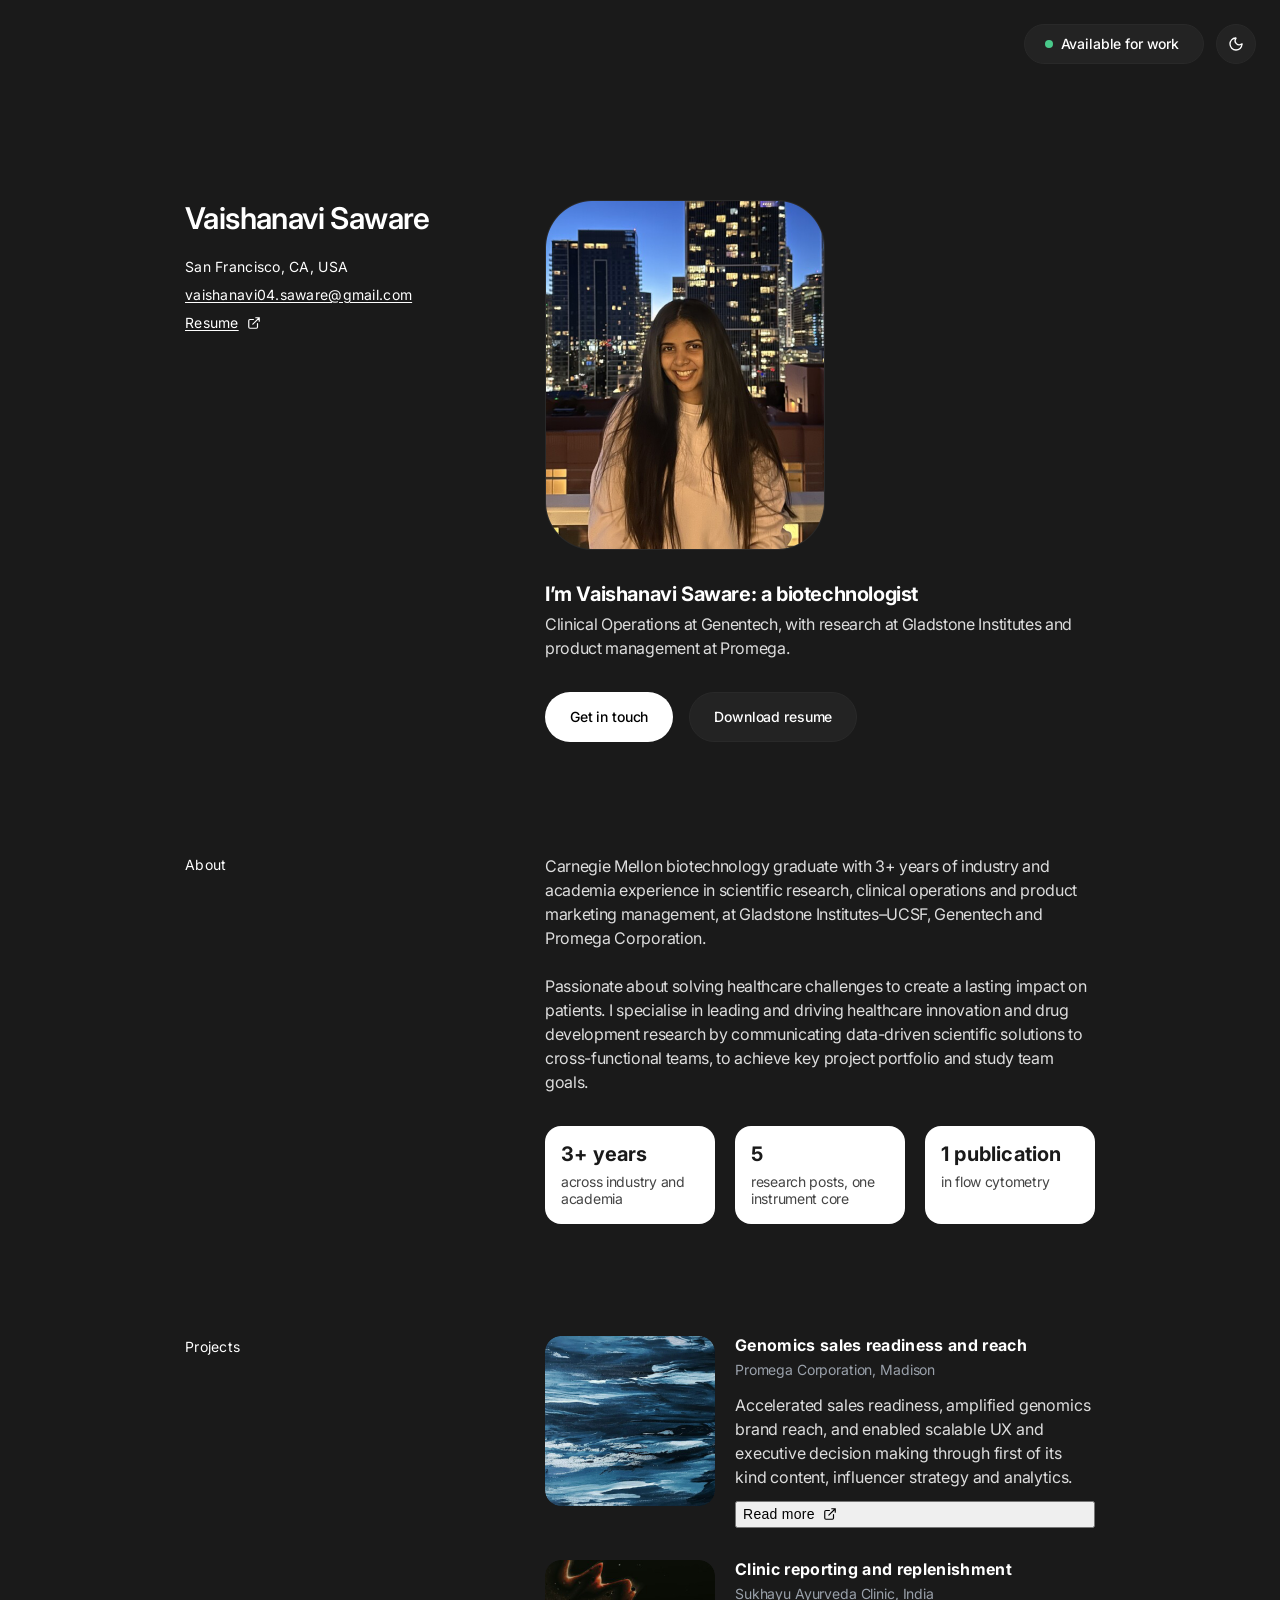
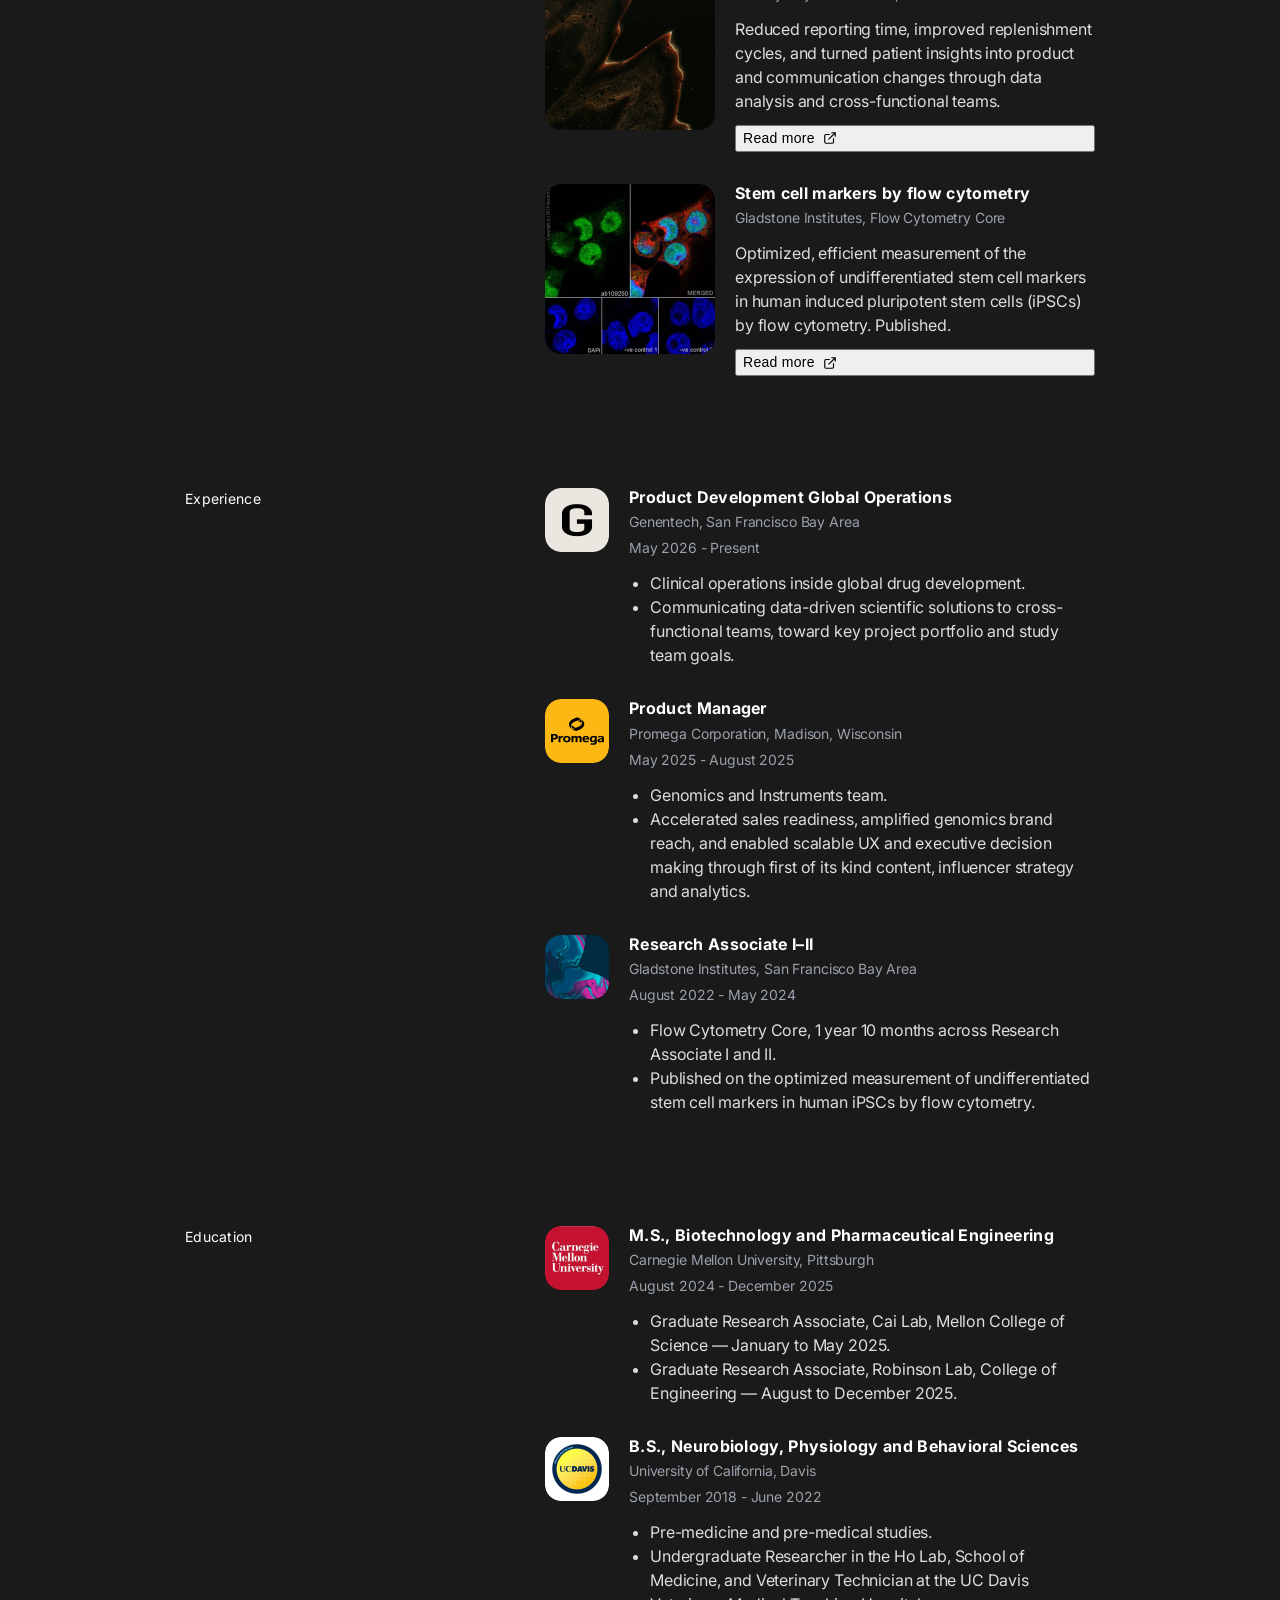
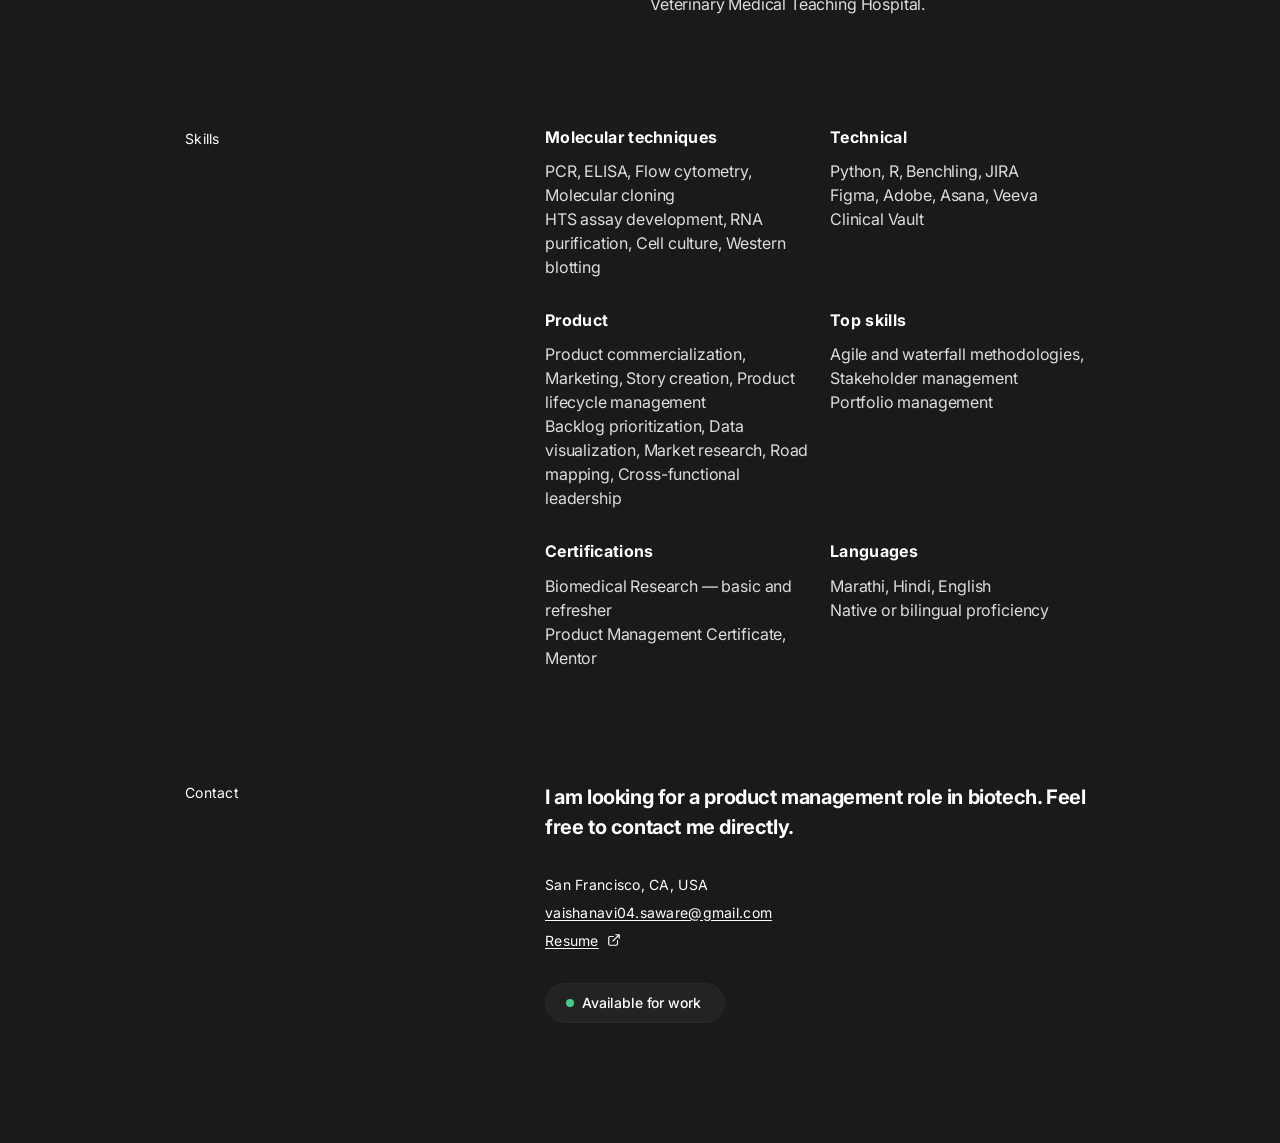
==== commit a7e175c6: "Open project detail in a panel, and ease the page in "Read more" now opens a <dialog> over the page " ====
--- a/index.html
+++ b/index.html
@@ -9,6 +9,7 @@
 <link rel="preconnect" href="https://fonts.gstatic.com" crossorigin>
 <link href="https://fonts.googleapis.com/css2?family=Inter:wght@400;500;600;700&display=swap" rel="stylesheet">
 <link rel="stylesheet" href="assets/site.css">
+<script>document.documentElement.classList.add('js');</script>
 </head>
 <body>
 
@@ -34,7 +35,7 @@
       <ul class="details">
         <li>San Francisco, CA, USA</li>
         <li><a href="mailto:vaishanavi04.saware@gmail.com">vaishanavi04.saware@gmail.com</a></li>
-        <li><a class="ext" href="assets/resume.pdf">Resume<svg width="14" height="14" viewBox="0 0 14 14" fill="none" aria-hidden="true"><path d="M12.25 5.25V1.75H8.75M12.25 1.75L5.833 8.167M10.5 7.583v3.5a1.167 1.167 0 0 1-1.167 1.167H2.917A1.167 1.167 0 0 1 1.75 11.083V4.667A1.167 1.167 0 0 1 2.917 3.5h3.5" stroke="currentColor" stroke-width="1.167" stroke-linecap="round" stroke-linejoin="round"/></svg></a></li>
+        <li><a class="ext" href="assets/resume.pdf" target="_blank" rel="noopener">Resume<svg width="14" height="14" viewBox="0 0 14 14" fill="none" aria-hidden="true"><path d="M12.25 5.25V1.75H8.75M12.25 1.75L5.833 8.167M10.5 7.583v3.5a1.167 1.167 0 0 1-1.167 1.167H2.917A1.167 1.167 0 0 1 1.75 11.083V4.667A1.167 1.167 0 0 1 2.917 3.5h3.5" stroke="currentColor" stroke-width="1.167" stroke-linecap="round" stroke-linejoin="round"/></svg></a></li>
       </ul>
     </div>
     <div class="content">
@@ -45,7 +46,7 @@
       </div>
       <div class="buttons">
         <a class="btn btn-primary" href="mailto:vaishanavi04.saware@gmail.com">Get in touch</a>
-        <a class="btn btn-ghost" href="assets/resume.pdf">Download resume</a>
+        <a class="btn btn-ghost" href="assets/resume.pdf" target="_blank" rel="noopener">Download resume</a>
       </div>
     </div>
   </section>
@@ -81,7 +82,7 @@
             </div>
             <p>Accelerated sales readiness, amplified genomics brand reach, and enabled scalable UX and executive decision making through first of its kind content, influencer strategy and analytics.</p>
           </div>
-          <a class="ext read-more" href="https://www.linkedin.com/in/vaishanavi-saware/">Read more<svg width="14" height="14" viewBox="0 0 14 14" fill="none" aria-hidden="true"><path d="M12.25 5.25V1.75H8.75M12.25 1.75L5.833 8.167M10.5 7.583v3.5a1.167 1.167 0 0 1-1.167 1.167H2.917A1.167 1.167 0 0 1 1.75 11.083V4.667A1.167 1.167 0 0 1 2.917 3.5h3.5" stroke="currentColor" stroke-width="1.167" stroke-linecap="round" stroke-linejoin="round"/></svg></a>
+          <button class="ext read-more" type="button" data-dialog="dlg-promega">Read more<svg width="14" height="14" viewBox="0 0 14 14" fill="none" aria-hidden="true"><path d="M12.25 5.25V1.75H8.75M12.25 1.75L5.833 8.167M10.5 7.583v3.5a1.167 1.167 0 0 1-1.167 1.167H2.917A1.167 1.167 0 0 1 1.75 11.083V4.667A1.167 1.167 0 0 1 2.917 3.5h3.5" stroke="currentColor" stroke-width="1.167" stroke-linecap="round" stroke-linejoin="round"/></svg></button>
         </div>
       </article>
 
@@ -95,7 +96,7 @@
             </div>
             <p>Reduced reporting time, improved replenishment cycles, and turned patient insights into product and communication changes through data analysis and cross-functional teams.</p>
           </div>
-          <a class="ext read-more" href="https://www.sukhayurveda.in">Read more<svg width="14" height="14" viewBox="0 0 14 14" fill="none" aria-hidden="true"><path d="M12.25 5.25V1.75H8.75M12.25 1.75L5.833 8.167M10.5 7.583v3.5a1.167 1.167 0 0 1-1.167 1.167H2.917A1.167 1.167 0 0 1 1.75 11.083V4.667A1.167 1.167 0 0 1 2.917 3.5h3.5" stroke="currentColor" stroke-width="1.167" stroke-linecap="round" stroke-linejoin="round"/></svg></a>
+          <button class="ext read-more" type="button" data-dialog="dlg-clinic">Read more<svg width="14" height="14" viewBox="0 0 14 14" fill="none" aria-hidden="true"><path d="M12.25 5.25V1.75H8.75M12.25 1.75L5.833 8.167M10.5 7.583v3.5a1.167 1.167 0 0 1-1.167 1.167H2.917A1.167 1.167 0 0 1 1.75 11.083V4.667A1.167 1.167 0 0 1 2.917 3.5h3.5" stroke="currentColor" stroke-width="1.167" stroke-linecap="round" stroke-linejoin="round"/></svg></button>
         </div>
       </article>
 
@@ -109,7 +110,7 @@
             </div>
             <p>Optimized, efficient measurement of the expression of undifferentiated stem cell markers in human induced pluripotent stem cells (iPSCs) by flow cytometry. Published.</p>
           </div>
-          <a class="ext read-more" href="https://www.linkedin.com/in/vaishanavi-saware/">Read more<svg width="14" height="14" viewBox="0 0 14 14" fill="none" aria-hidden="true"><path d="M12.25 5.25V1.75H8.75M12.25 1.75L5.833 8.167M10.5 7.583v3.5a1.167 1.167 0 0 1-1.167 1.167H2.917A1.167 1.167 0 0 1 1.75 11.083V4.667A1.167 1.167 0 0 1 2.917 3.5h3.5" stroke="currentColor" stroke-width="1.167" stroke-linecap="round" stroke-linejoin="round"/></svg></a>
+          <button class="ext read-more" type="button" data-dialog="dlg-gladstone">Read more<svg width="14" height="14" viewBox="0 0 14 14" fill="none" aria-hidden="true"><path d="M12.25 5.25V1.75H8.75M12.25 1.75L5.833 8.167M10.5 7.583v3.5a1.167 1.167 0 0 1-1.167 1.167H2.917A1.167 1.167 0 0 1 1.75 11.083V4.667A1.167 1.167 0 0 1 2.917 3.5h3.5" stroke="currentColor" stroke-width="1.167" stroke-linecap="round" stroke-linejoin="round"/></svg></button>
         </div>
       </article>
 
@@ -248,13 +249,76 @@
       <ul class="details">
         <li>San Francisco, CA, USA</li>
         <li><a href="mailto:vaishanavi04.saware@gmail.com">vaishanavi04.saware@gmail.com</a></li>
-        <li><a class="ext" href="assets/resume.pdf">Resume<svg width="14" height="14" viewBox="0 0 14 14" fill="none" aria-hidden="true"><path d="M12.25 5.25V1.75H8.75M12.25 1.75L5.833 8.167M10.5 7.583v3.5a1.167 1.167 0 0 1-1.167 1.167H2.917A1.167 1.167 0 0 1 1.75 11.083V4.667A1.167 1.167 0 0 1 2.917 3.5h3.5" stroke="currentColor" stroke-width="1.167" stroke-linecap="round" stroke-linejoin="round"/></svg></a></li>
+        <li><a class="ext" href="assets/resume.pdf" target="_blank" rel="noopener">Resume<svg width="14" height="14" viewBox="0 0 14 14" fill="none" aria-hidden="true"><path d="M12.25 5.25V1.75H8.75M12.25 1.75L5.833 8.167M10.5 7.583v3.5a1.167 1.167 0 0 1-1.167 1.167H2.917A1.167 1.167 0 0 1 1.75 11.083V4.667A1.167 1.167 0 0 1 2.917 3.5h3.5" stroke="currentColor" stroke-width="1.167" stroke-linecap="round" stroke-linejoin="round"/></svg></a></li>
       </ul>
       <span class="pill"><span class="dot" aria-hidden="true"></span>Available for work</span>
     </div>
   </section>
 
 </main>
+
+<!-- ── Read-more panels ─────────────────────────────────────
+     Each opens over the page rather than navigating away. Add more
+     content inside .panel-prose; the panel scrolls on its own. -->
+
+<dialog class="panel" id="dlg-promega" aria-labelledby="dlg-promega-title">
+  <div class="panel-inner">
+    <button class="panel-close" type="button" data-close aria-label="Close">
+      <svg width="18" height="18" viewBox="0 0 18 18" fill="none" aria-hidden="true"><path d="M13.5 4.5l-9 9M4.5 4.5l9 9" stroke="currentColor" stroke-width="1.6" stroke-linecap="round"/></svg>
+    </button>
+    <h2 class="panel-title" id="dlg-promega-title">Genomics sales readiness and reach</h2>
+    <div class="panel-prose">
+      <p>Promega’s genomics customers are the labs I came from — cores and research groups buying instruments and reagents. Through the summer of 2025 I ran product management for that line, on the Genomics and Instruments team.</p>
+      <p>The brief was to accelerate sales readiness, amplify genomics brand reach, and make UX and executive decision making scalable. That came down to first of its kind content, an influencer strategy, and the analytics underneath both.</p>
+      <p>Ask me what shipped, who I spoke to first, and what I decided not to build.</p>
+    </div>
+    <dl class="panel-meta">
+      <div><dt>Role</dt><dd>Product Manager</dd></div>
+      <div><dt>Organisation</dt><dd>Promega Corporation</dd></div>
+      <div><dt>Where</dt><dd>Madison, Wisconsin</dd></div>
+      <div><dt>Year</dt><dd>May – August 2025</dd></div>
+    </dl>
+  </div>
+</dialog>
+
+<dialog class="panel" id="dlg-clinic" aria-labelledby="dlg-clinic-title">
+  <div class="panel-inner">
+    <button class="panel-close" type="button" data-close aria-label="Close">
+      <svg width="18" height="18" viewBox="0 0 18 18" fill="none" aria-hidden="true"><path d="M13.5 4.5l-9 9M4.5 4.5l9 9" stroke="currentColor" stroke-width="1.6" stroke-linecap="round"/></svg>
+    </button>
+    <h2 class="panel-title" id="dlg-clinic-title">Clinic reporting and replenishment</h2>
+    <div class="panel-prose">
+      <p>Sukhayu Ayurveda Clinic is a specialty clinic in India, treating patients through Panchakarma, posture correction, herbal medication and yogic technique. I spent five months there in 2024 as project manager.</p>
+      <p>I reduced reporting time, improved replenishment cycles, and turned patient insights into product and communication changes — through data analysis and cross-functional teams.</p>
+      <p><a class="ext" href="https://www.sukhayurveda.in" target="_blank" rel="noopener">sukhayurveda.in<svg width="14" height="14" viewBox="0 0 14 14" fill="none" aria-hidden="true"><path d="M12.25 5.25V1.75H8.75M12.25 1.75L5.833 8.167M10.5 7.583v3.5a1.167 1.167 0 0 1-1.167 1.167H2.917A1.167 1.167 0 0 1 1.75 11.083V4.667A1.167 1.167 0 0 1 2.917 3.5h3.5" stroke="currentColor" stroke-width="1.167" stroke-linecap="round" stroke-linejoin="round"/></svg></a></p>
+    </div>
+    <dl class="panel-meta">
+      <div><dt>Role</dt><dd>Project Manager</dd></div>
+      <div><dt>Organisation</dt><dd>Sukhayu Ayurveda Clinic</dd></div>
+      <div><dt>Where</dt><dd>India</dd></div>
+      <div><dt>Year</dt><dd>May – September 2024</dd></div>
+    </dl>
+  </div>
+</dialog>
+
+<dialog class="panel" id="dlg-gladstone" aria-labelledby="dlg-gladstone-title">
+  <div class="panel-inner">
+    <button class="panel-close" type="button" data-close aria-label="Close">
+      <svg width="18" height="18" viewBox="0 0 18 18" fill="none" aria-hidden="true"><path d="M13.5 4.5l-9 9M4.5 4.5l9 9" stroke="currentColor" stroke-width="1.6" stroke-linecap="round"/></svg>
+    </button>
+    <h2 class="panel-title" id="dlg-gladstone-title">Stem cell markers by flow cytometry</h2>
+    <div class="panel-prose">
+      <p>One year and ten months in the Flow Cytometry Core at Gladstone Institutes, across Research Associate I and II. A shared instrument core means other labs’ panels: you are the person who makes someone else’s experiment measurable.</p>
+      <p>The published work came out of that — <em>Optimized, Efficient Measurement of the Expression of Undifferentiated Stem Cell Markers in Human Induced Pluripotent Stem Cells (iPSCs) by Flow Cytometry</em>.</p>
+    </div>
+    <dl class="panel-meta">
+      <div><dt>Role</dt><dd>Research Associate I–II</dd></div>
+      <div><dt>Organisation</dt><dd>Gladstone Institutes</dd></div>
+      <div><dt>Where</dt><dd>San Francisco Bay Area</dd></div>
+      <div><dt>Year</dt><dd>August 2022 – May 2024</dd></div>
+    </dl>
+  </div>
+</dialog>
 
 <script src="assets/site.js"></script>
 </body>
--- a/assets/site.css
+++ b/assets/site.css
@@ -131,12 +131,14 @@
 .ext { display: inline-flex; align-items: center; gap: 8px; }
 .ext svg { flex: none; }
 
+/* The export from Figma already carries the 48px corners and the hairline border,
+   baked in. Rounding it again in CSS draws a second, smaller curve that shows the
+   page through the gap as soon as the image is scaled — so the PNG's own shape is
+   the only one, and it scales with the image. */
 .portrait {
   width: 280px;
   height: 350px;
   object-fit: cover;
-  border-radius: 48px;
-  border: 1px solid var(--border);
 }
 
 .intro { display: flex; flex-direction: column; gap: 6px; }
@@ -353,7 +355,7 @@
 @media (max-width: 620px) {
   main { padding: 96px 20px 80px; gap: 72px; }
   .name { font-size: 26px; }
-  .portrait { width: 100%; height: auto; aspect-ratio: 4 / 5; border-radius: 32px; }
+  .portrait { width: 100%; height: auto; aspect-ratio: 4 / 5; }
   .stats { grid-template-columns: 1fr; gap: 12px; }
   .skills { grid-template-columns: 1fr; row-gap: 28px; }
   .project { flex-direction: column; }
@@ -363,6 +365,122 @@
   .badges .pill { display: none; }
 }
 
+/* ── Read-more panel ────────────────────────────────────── */
+
+.panel {
+  width: min(860px, calc(100vw - 48px));
+  max-height: min(86vh, 920px);
+  margin: auto;
+  padding: 0;
+  border: 1px solid var(--border);
+  border-radius: 28px;
+  background: var(--surface);
+  color: var(--text);
+  overflow-y: auto;
+  overscroll-behavior: contain;
+}
+.panel::backdrop {
+  background: rgba(8, 8, 9, 0.72);
+  backdrop-filter: blur(6px);
+}
+:root[data-theme="light"] .panel::backdrop { background: rgba(26, 26, 26, 0.42); }
+
+.panel-inner {
+  position: relative;
+  display: flex;
+  flex-direction: column;
+  gap: 32px;
+  padding: 64px;
+}
+
+.panel-close {
+  position: absolute;
+  top: 24px;
+  right: 24px;
+  display: inline-flex;
+  align-items: center;
+  justify-content: center;
+  width: 44px;
+  height: 44px;
+  padding: 0;
+  border: 1px solid var(--border);
+  border-radius: 999px;
+  background: var(--bg);
+  color: var(--text);
+  cursor: pointer;
+  transition: border-color .18s ease, transform .18s ease;
+}
+.panel-close:hover { border-color: var(--muted); transform: rotate(90deg); }
+
+.panel-title {
+  font-size: 24px;
+  font-weight: 700;
+  line-height: 1.2;
+  letter-spacing: -0.02em;
+  padding-right: 64px;
+}
+
+.panel-prose { display: flex; flex-direction: column; gap: 20px; }
+.panel-prose p {
+  font-size: 16px;
+  line-height: 1.6;
+  letter-spacing: -0.01em;
+  color: var(--body);
+}
+.panel-prose em { font-style: italic; color: var(--text); }
+.panel-prose a { color: var(--text); text-decoration: underline; text-underline-offset: 2px; }
+
+.panel-meta {
+  display: grid;
+  grid-template-columns: repeat(4, 1fr);
+  gap: 24px;
+  margin: 0;
+  padding-top: 8px;
+}
+.panel-meta div { display: flex; flex-direction: column; gap: 4px; }
+.panel-meta dt { font-size: 14px; letter-spacing: -0.01em; color: var(--text); }
+.panel-meta dd { margin: 0; font-size: 14px; letter-spacing: -0.01em; color: var(--muted); }
+
+body.panel-open { overflow: hidden; }
+
+/* ── Motion ─────────────────────────────────────────────── */
+
+@keyframes panel-in {
+  from { opacity: 0; transform: translateY(20px) scale(.985); }
+  to   { opacity: 1; transform: none; }
+}
+@keyframes panel-out {
+  to { opacity: 0; transform: translateY(8px) scale(.992); }
+}
+@keyframes veil-in  { from { opacity: 0; } to { opacity: 1; } }
+
+.panel[open]            { animation: panel-in 480ms cubic-bezier(.16, 1, .3, 1) both; }
+.panel[open]::backdrop  { animation: veil-in 380ms ease both; }
+.panel.closing          { animation: panel-out 200ms ease-in both; }
+.panel.closing::backdrop{ animation: veil-in 200ms ease reverse both; }
+
+/* Sections ease in as they arrive. The rail fades only — a transform on a
+   sticky element's box is best left alone. */
+.js .content { opacity: 0; transform: translateY(16px); }
+.js .rail    { opacity: 0; }
+.js .content.in,
+.js .rail.in {
+  opacity: 1;
+  transform: none;
+  transition: opacity 820ms cubic-bezier(.16, 1, .3, 1),
+              transform 820ms cubic-bezier(.16, 1, .3, 1);
+}
+.js .content.in { transition-delay: 70ms; }
+
+@media (max-width: 620px) {
+  .panel { width: calc(100vw - 32px); max-height: 88vh; border-radius: 22px; }
+  .panel-inner { padding: 56px 24px 32px; gap: 28px; }
+  .panel-close { top: 16px; right: 16px; width: 40px; height: 40px; }
+  .panel-title { font-size: 21px; padding-right: 48px; }
+  .panel-meta { grid-template-columns: repeat(2, 1fr); gap: 20px; }
+}
+
 @media (prefers-reduced-motion: reduce) {
-  * { transition: none !important; }
-}
+  *, *::before, *::after { transition: none !important; animation: none !important; }
+  .js .content, .js .rail { opacity: 1; transform: none; }
+}
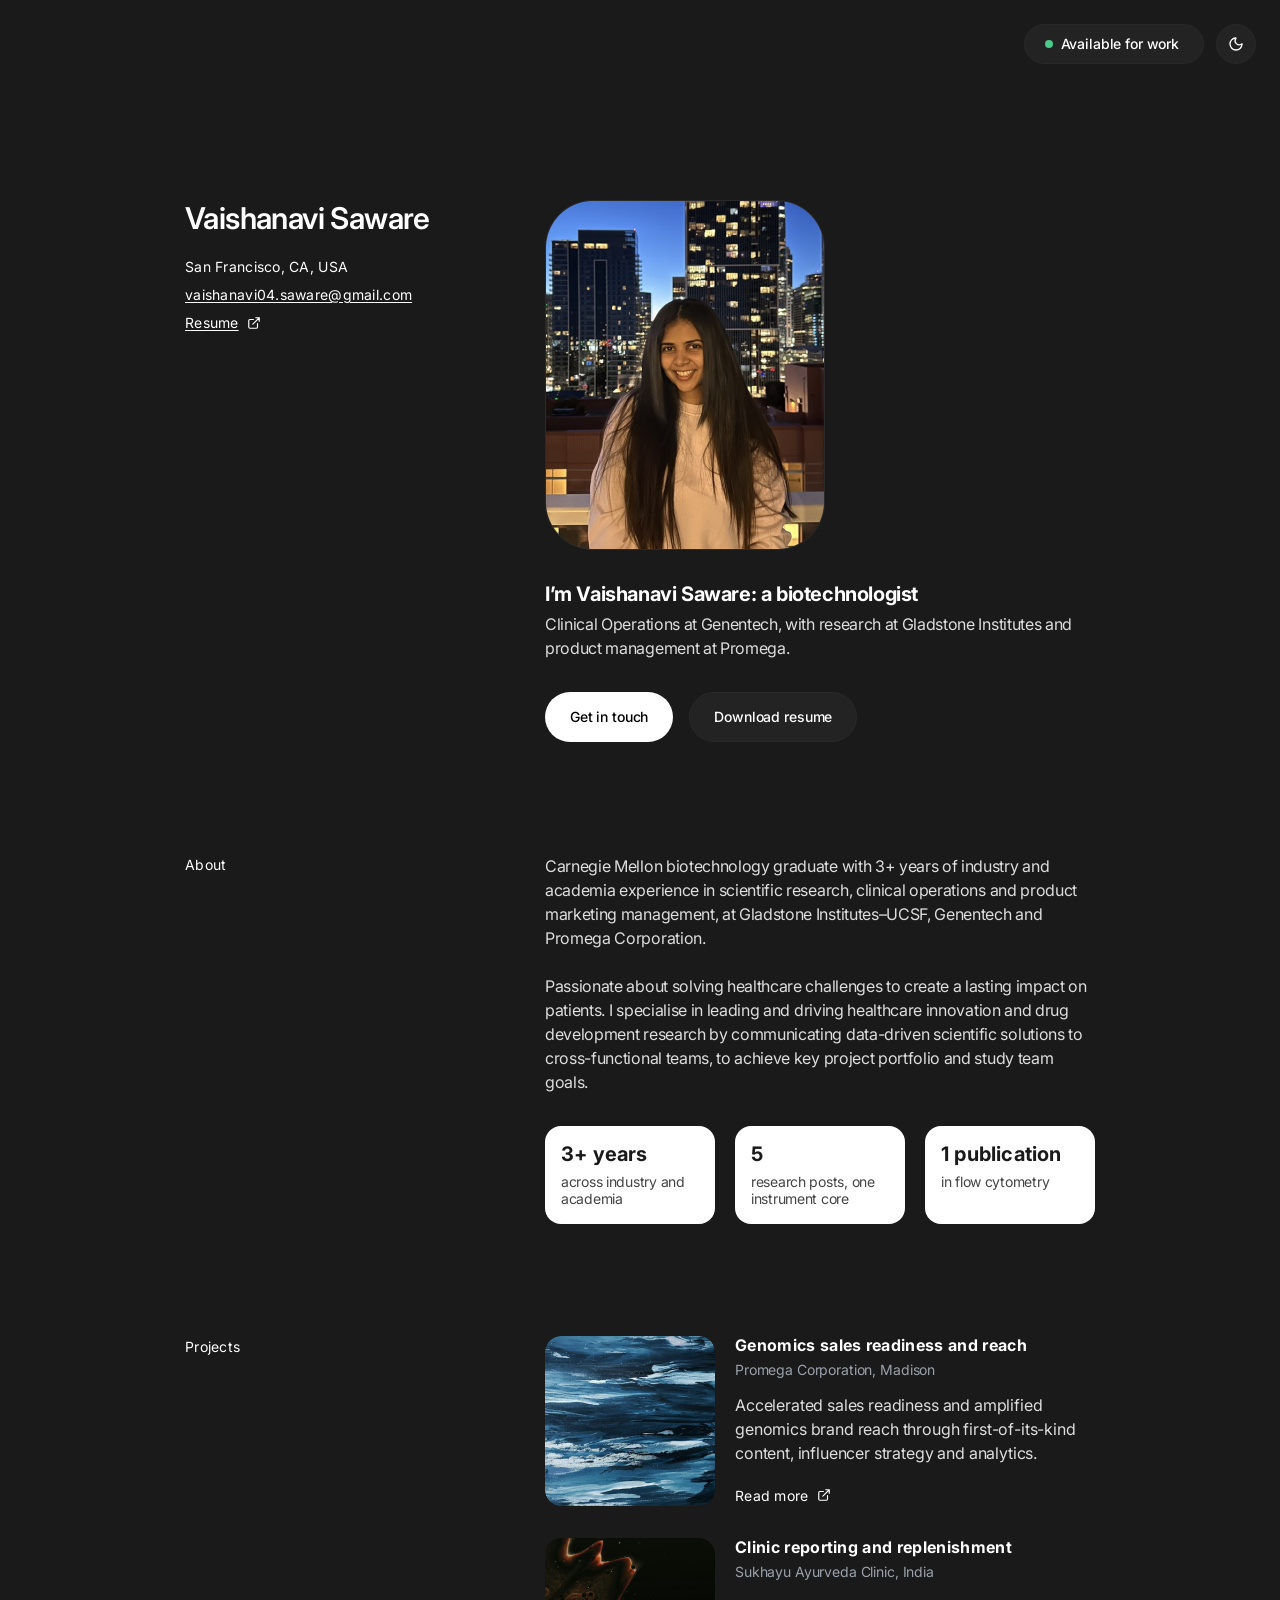
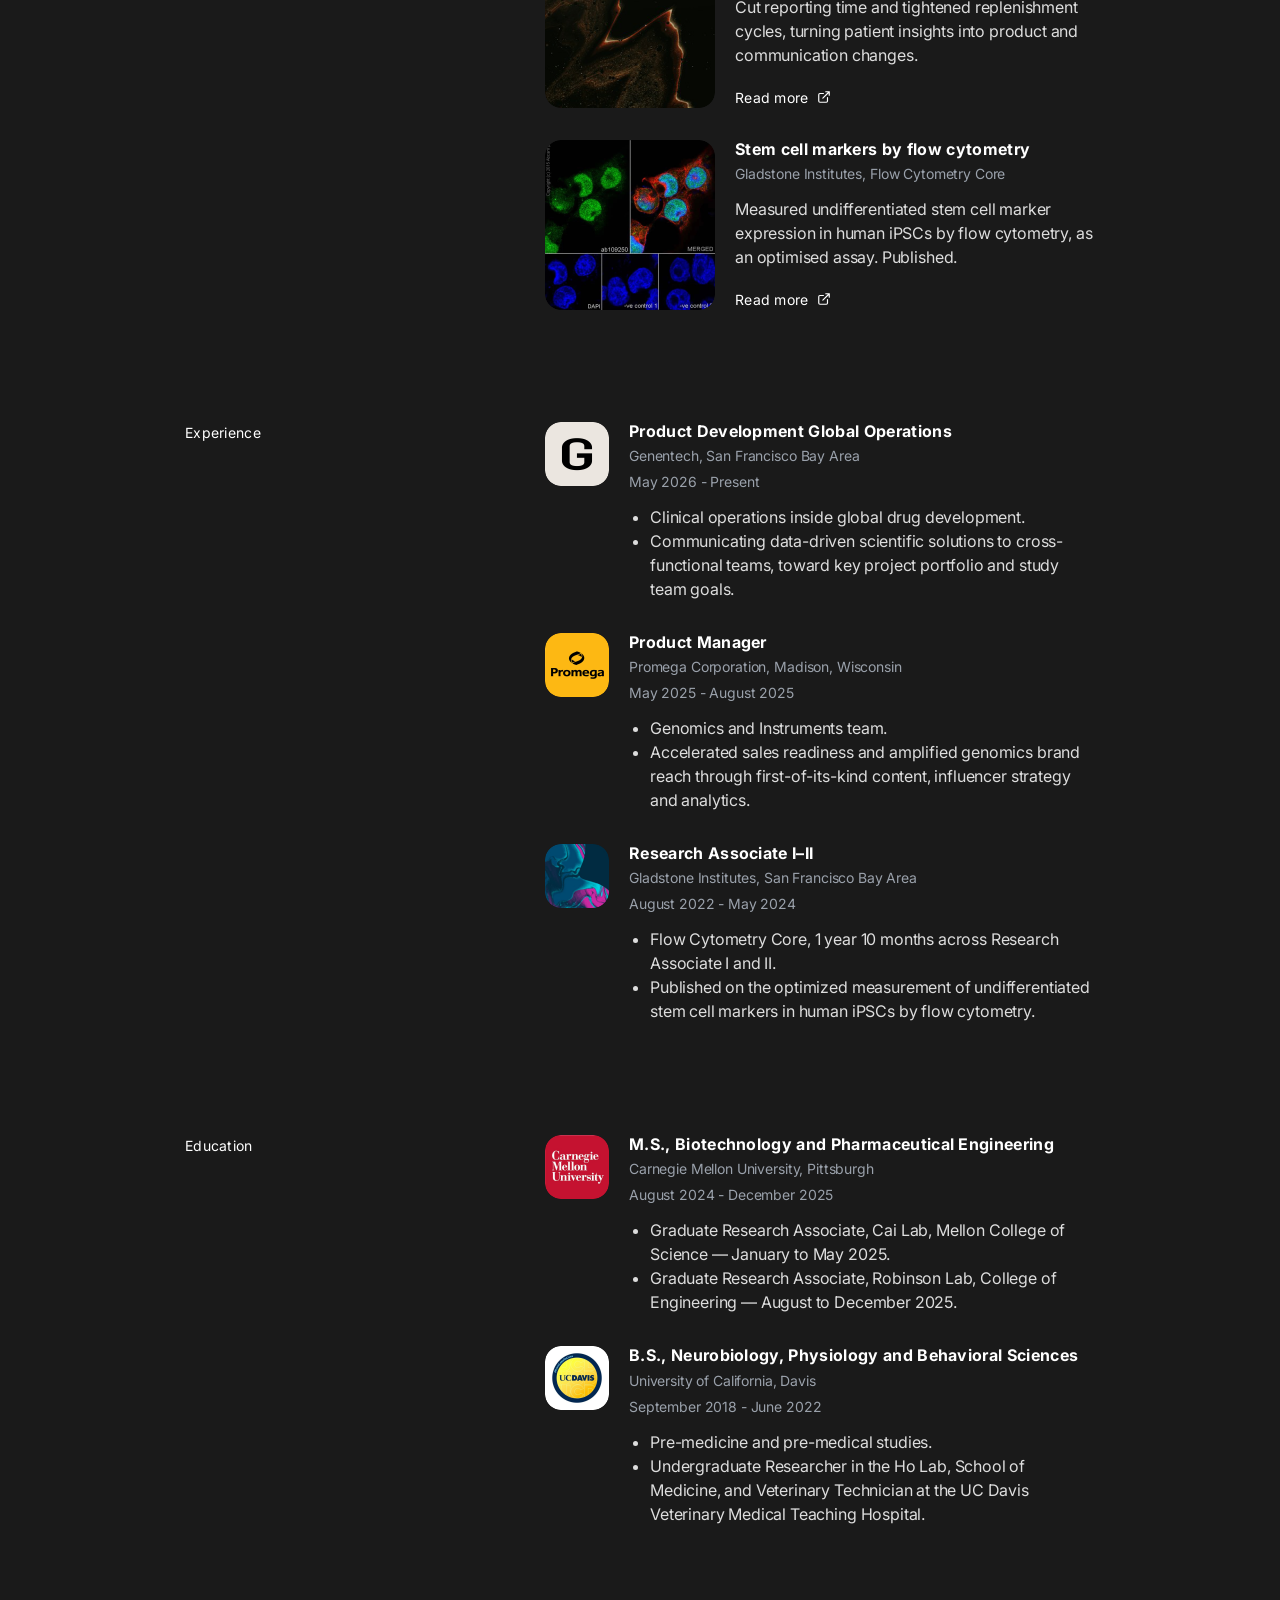
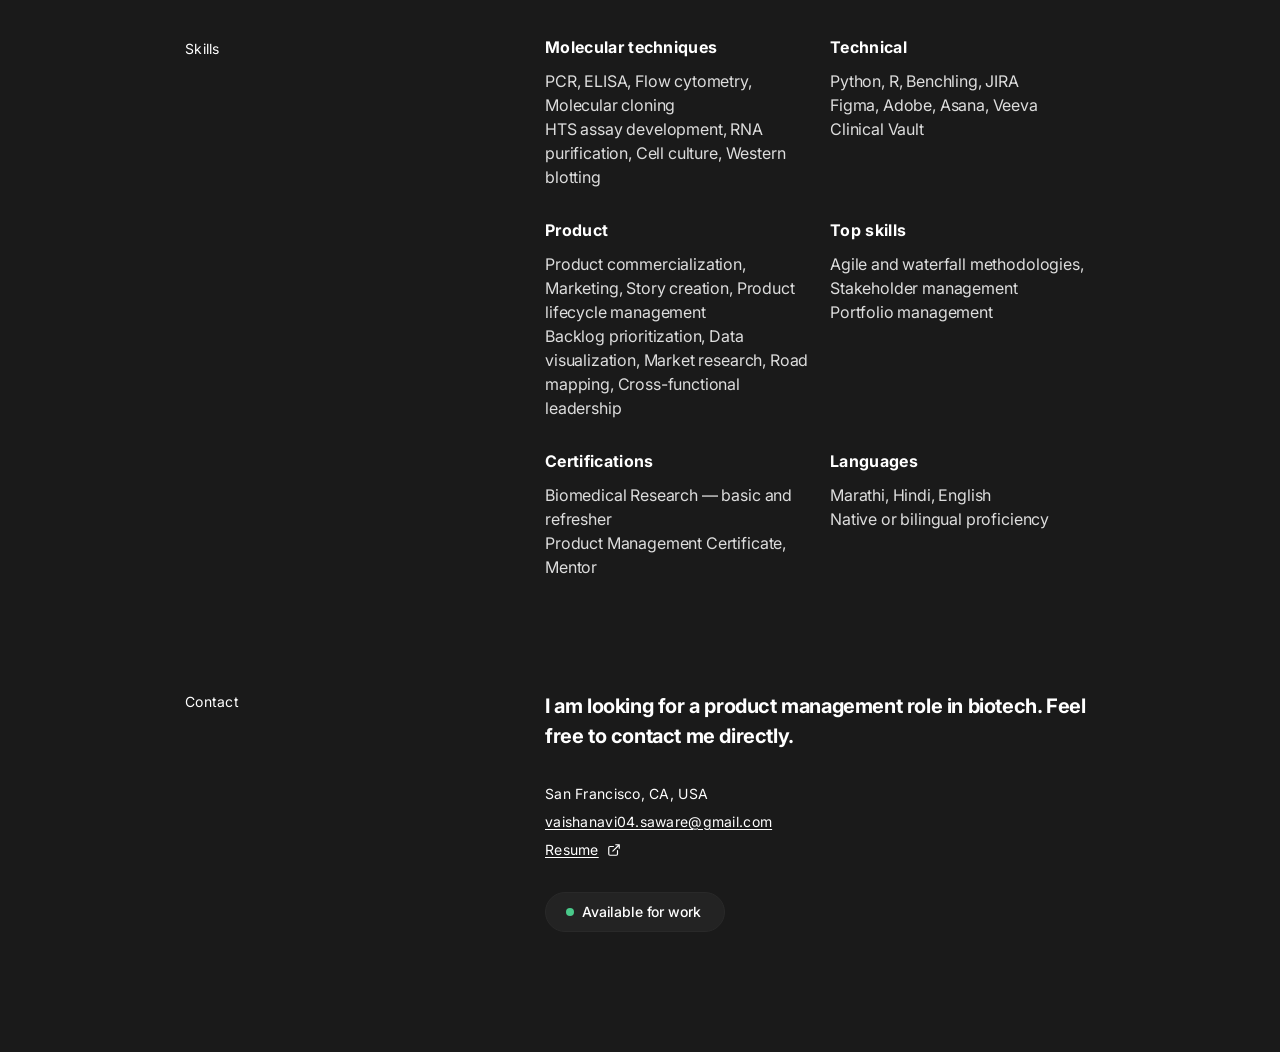
==== commit 01a193d0: "Let the project image take its height from the card The image was a fixed 170px square beside a body" ====
--- a/index.html
+++ b/index.html
@@ -80,7 +80,7 @@
               <h3>Genomics sales readiness and reach</h3>
               <p class="org">Promega Corporation, Madison</p>
             </div>
-            <p>Accelerated sales readiness, amplified genomics brand reach, and enabled scalable UX and executive decision making through first of its kind content, influencer strategy and analytics.</p>
+            <p>Accelerated sales readiness and amplified genomics brand reach through first-of-its-kind content, influencer strategy and analytics.</p>
           </div>
           <button class="ext read-more" type="button" data-dialog="dlg-promega">Read more<svg width="14" height="14" viewBox="0 0 14 14" fill="none" aria-hidden="true"><path d="M12.25 5.25V1.75H8.75M12.25 1.75L5.833 8.167M10.5 7.583v3.5a1.167 1.167 0 0 1-1.167 1.167H2.917A1.167 1.167 0 0 1 1.75 11.083V4.667A1.167 1.167 0 0 1 2.917 3.5h3.5" stroke="currentColor" stroke-width="1.167" stroke-linecap="round" stroke-linejoin="round"/></svg></button>
         </div>
@@ -94,7 +94,7 @@
               <h3>Clinic reporting and replenishment</h3>
               <p class="org">Sukhayu Ayurveda Clinic, India</p>
             </div>
-            <p>Reduced reporting time, improved replenishment cycles, and turned patient insights into product and communication changes through data analysis and cross-functional teams.</p>
+            <p>Cut reporting time and tightened replenishment cycles, turning patient insights into product and communication changes.</p>
           </div>
           <button class="ext read-more" type="button" data-dialog="dlg-clinic">Read more<svg width="14" height="14" viewBox="0 0 14 14" fill="none" aria-hidden="true"><path d="M12.25 5.25V1.75H8.75M12.25 1.75L5.833 8.167M10.5 7.583v3.5a1.167 1.167 0 0 1-1.167 1.167H2.917A1.167 1.167 0 0 1 1.75 11.083V4.667A1.167 1.167 0 0 1 2.917 3.5h3.5" stroke="currentColor" stroke-width="1.167" stroke-linecap="round" stroke-linejoin="round"/></svg></button>
         </div>
@@ -108,7 +108,7 @@
               <h3>Stem cell markers by flow cytometry</h3>
               <p class="org">Gladstone Institutes, Flow Cytometry Core</p>
             </div>
-            <p>Optimized, efficient measurement of the expression of undifferentiated stem cell markers in human induced pluripotent stem cells (iPSCs) by flow cytometry. Published.</p>
+            <p>Measured undifferentiated stem cell marker expression in human iPSCs by flow cytometry, as an optimised assay. Published.</p>
           </div>
           <button class="ext read-more" type="button" data-dialog="dlg-gladstone">Read more<svg width="14" height="14" viewBox="0 0 14 14" fill="none" aria-hidden="true"><path d="M12.25 5.25V1.75H8.75M12.25 1.75L5.833 8.167M10.5 7.583v3.5a1.167 1.167 0 0 1-1.167 1.167H2.917A1.167 1.167 0 0 1 1.75 11.083V4.667A1.167 1.167 0 0 1 2.917 3.5h3.5" stroke="currentColor" stroke-width="1.167" stroke-linecap="round" stroke-linejoin="round"/></svg></button>
         </div>
@@ -147,7 +147,7 @@
           </div>
           <ul class="bullets">
             <li>Genomics and Instruments team.</li>
-            <li>Accelerated sales readiness, amplified genomics brand reach, and enabled scalable UX and executive decision making through first of its kind content, influencer strategy and analytics.</li>
+            <li>Accelerated sales readiness and amplified genomics brand reach through first-of-its-kind content, influencer strategy and analytics.</li>
           </ul>
         </div>
       </article>
--- a/assets/site.css
+++ b/assets/site.css
@@ -212,10 +212,13 @@
 
 /* ── Projects ───────────────────────────────────────────── */
 
-.project { display: flex; gap: 20px; align-items: flex-start; }
+.project { display: flex; gap: 20px; align-items: stretch; }
+/* The image takes its height from the row rather than its own 170px square, so
+   a card whose text runs long keeps a flush bottom edge on both columns. */
 .project > img {
   width: 170px;
-  height: 170px;
+  height: auto;
+  align-self: stretch;
   flex: none;
   border-radius: 16px;
   object-fit: cover;
@@ -236,7 +239,24 @@
   letter-spacing: -0.01em;
   color: var(--body);
 }
-.read-more { text-decoration: none; }
+/* It opens a panel, so it has to be a button — but it reads as the plain text
+   link the design draws. Without this it falls back to the browser's own button
+   chrome: grey fill, outset border, Arial. Size and spacing come from the
+   shared label rule above. */
+.read-more {
+  appearance: none;
+  -webkit-appearance: none;
+  background: none;
+  border: 0;
+  border-radius: 0;
+  padding: 0;
+  margin: 0;
+  font-family: inherit;
+  color: var(--text);
+  text-align: left;
+  text-decoration: none;
+  cursor: pointer;
+}
 .read-more:hover { color: var(--muted); }
 
 /* ── Experience and education ───────────────────────────── */
@@ -336,6 +356,7 @@
      so it carries the pill's own background to stay legible. */
   background: var(--surface);
   color: var(--text);
+  font-family: inherit;
   cursor: pointer;
 }
 .toggle:hover { border-color: var(--muted); }
@@ -359,7 +380,7 @@
   .stats { grid-template-columns: 1fr; gap: 12px; }
   .skills { grid-template-columns: 1fr; row-gap: 28px; }
   .project { flex-direction: column; }
-  .project > img { width: 100%; height: 200px; }
+  .project > img { width: 100%; height: 200px; align-self: auto; }
   .project-body { min-height: 0; }
   .buttons .btn { flex: 1 1 auto; justify-content: center; }
   .badges .pill { display: none; }
@@ -407,6 +428,7 @@
   border-radius: 999px;
   background: var(--bg);
   color: var(--text);
+  font-family: inherit;
   cursor: pointer;
   transition: border-color .18s ease, transform .18s ease;
 }
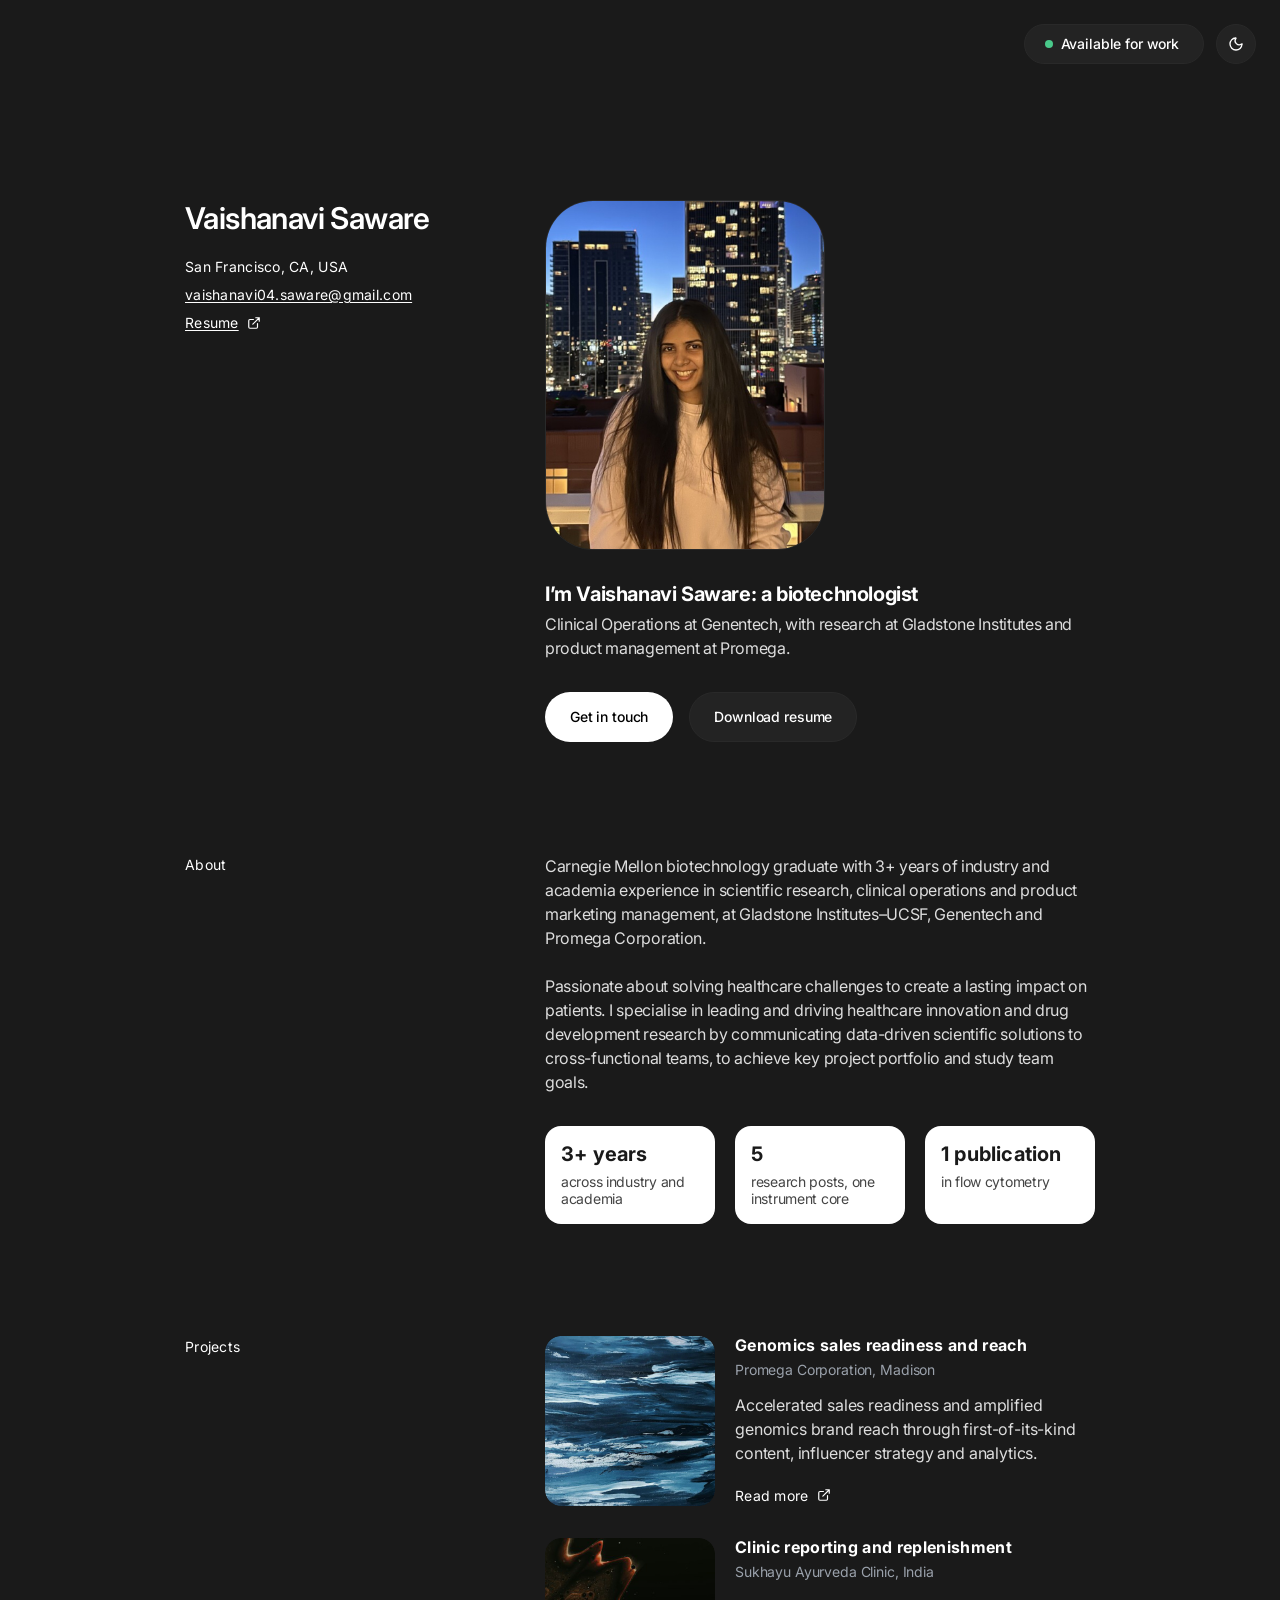
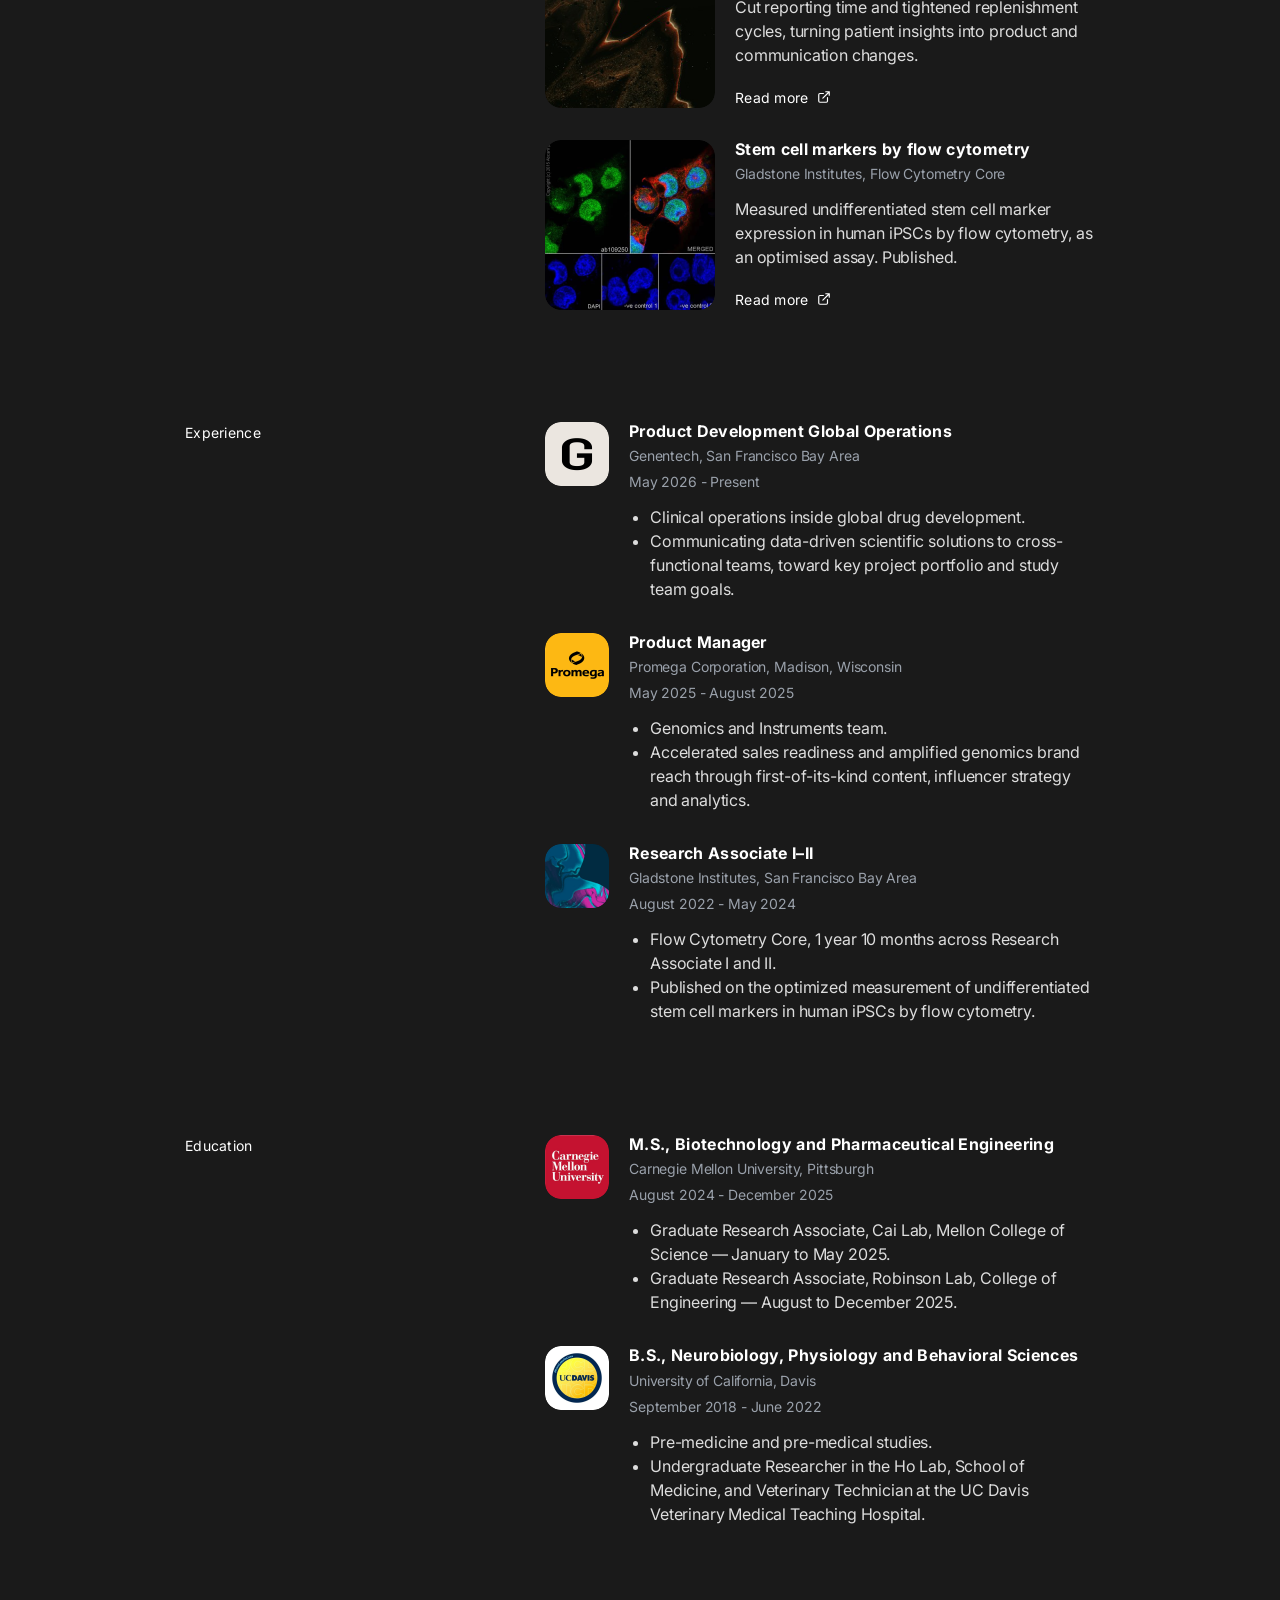
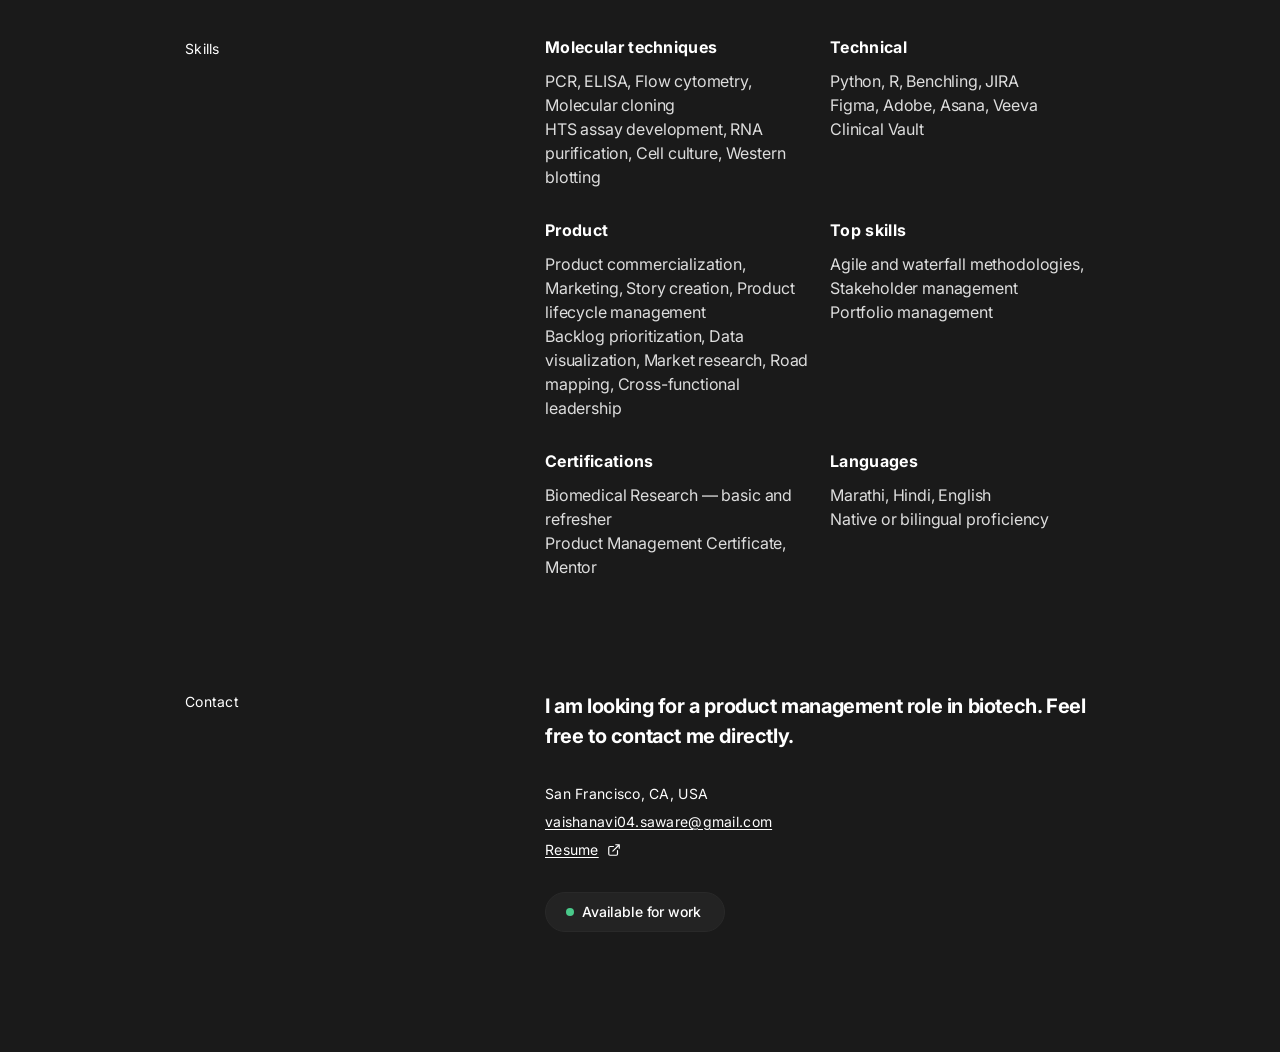
==== commit 91363ece: "Export the portrait without its corners baked in The old PNG carried the 48px radius and the hairlin" ====
--- a/index.html
+++ b/index.html
@@ -39,7 +39,7 @@
       </ul>
     </div>
     <div class="content">
-      <img class="portrait" src="assets/portrait.png" width="280" height="350" alt="Vaishanavi Saware">
+      <img class="portrait" src="assets/portrait.jpg" width="280" height="350" alt="Vaishanavi Saware">
       <div class="intro">
         <p class="lead">I’m Vaishanavi Saware: a biotechnologist</p>
         <p class="sub">Clinical Operations at Genentech, with research at Gladstone Institutes and product management at Promega.</p>
--- a/assets/site.css
+++ b/assets/site.css
@@ -131,14 +131,16 @@
 .ext { display: inline-flex; align-items: center; gap: 8px; }
 .ext svg { flex: none; }
 
-/* The export from Figma already carries the 48px corners and the hairline border,
-   baked in. Rounding it again in CSS draws a second, smaller curve that shows the
-   page through the gap as soon as the image is scaled — so the PNG's own shape is
-   the only one, and it scales with the image. */
+/* The photo is exported square-cornered and un-bordered, so the curve below is
+   the only one in play. An earlier export had the 48px corners and the hairline
+   baked into the pixels, which left a dark wedge wherever the image was scaled to
+   a size the baked curve no longer matched. */
 .portrait {
   width: 280px;
   height: 350px;
   object-fit: cover;
+  border-radius: 48px;
+  border: 1px solid var(--border);
 }
 
 .intro { display: flex; flex-direction: column; gap: 6px; }
@@ -376,7 +378,7 @@
 @media (max-width: 620px) {
   main { padding: 96px 20px 80px; gap: 72px; }
   .name { font-size: 26px; }
-  .portrait { width: 100%; height: auto; aspect-ratio: 4 / 5; }
+  .portrait { width: 100%; height: auto; aspect-ratio: 4 / 5; border-radius: 32px; }
   .stats { grid-template-columns: 1fr; gap: 12px; }
   .skills { grid-template-columns: 1fr; row-gap: 28px; }
   .project { flex-direction: column; }
